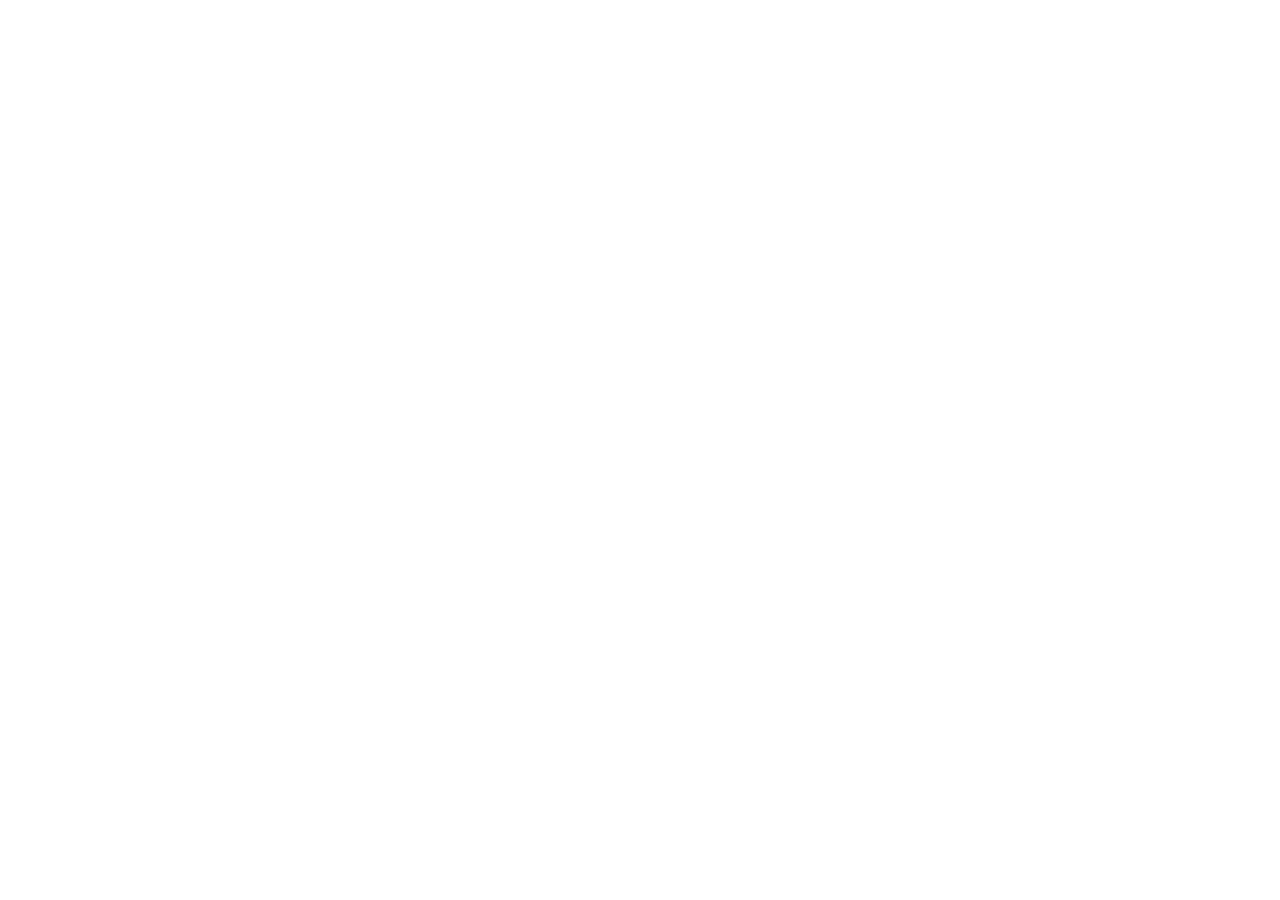
==== apropos.html @ 5b812aeb "Update apropos.html Signed-off-by: ROUANE Bilal <bilalrouane458@gmail.com>" ====
<!DOCTYPE html>
<html lang="fr">
<head>
    <title>À propos - Bilal Rouane</title>
    <link rel="stylesheet" href="CSS/index.css">
    <meta charset="utf-8">
    <meta name="viewport" content="width=device-width, initial-scale=1.0">
    <meta name="description" content="Découvrez le parcours et les compétences de Bilal Rouane, étudiant en BTS SISR">
    
    <link rel="preconnect" href="https://fonts.googleapis.com">
    <link rel="preconnect" href="https://fonts.gstatic.com" crossorigin>
    <link href="https://fonts.googleapis.com/css2?family=Roboto:ital,wght@0,100..900;1,100..900&display=swap" rel="stylesheet">
    
    <link rel="icon" type="image/x-icon" href="Images/Photo pro.jpeg">
    <link rel="stylesheet" href="https://cdnjs.cloudflare.com/ajax/libs/font-awesome/6.4.0/css/all.min.css">
    
    <style>
        .fond {
            background: linear-gradient(135deg, #f5f7fc 0%, #eef2f8 100%);
            min-height: 100vh;
        }
        .contenu {
            max-width: 1300px;
            margin: 0 auto;
            padding: 20px;
        }
        #titre-apropos {
            text-align: center;
            margin-bottom: 50px;
            padding: 40px 20px;
            background: linear-gradient(135deg, #2c3e66 0%, #1a2a4a 100%);
            border-radius: 20px;
            color: white;
        }
        .page-titre {
            font-size: 3rem;
            margin-bottom: 15px;
            font-weight: 700;
        }
        .page-sous-titre {
            font-size: 1.2rem;
            opacity: 0.95;
        }
        .section-apropos {
            background: white;
            border-radius: 20px;
            padding: 30px;
            margin-bottom: 40px;
            box-shadow: 0 10px 30px rgba(0,0,0,0.08);
            transition: transform 0.3s ease;
        }
        .section-apropos:hover {
            transform: translateY(-3px);
        }
        .section_titres {
            font-size: 1.8rem;
            color: #2c3e66;
            border-left: 5px solid #2c3e66;
            padding-left: 20px;
            margin-bottom: 30px;
        }
        .section_titres i {
            color: #2c3e66;
            margin-right: 10px;
        }
        .profil-container {
            display: grid;
            grid-template-columns: 300px 1fr;
            gap: 40px;
            align-items: start;
        }
        @media (max-width: 768px) {
            .profil-container {
                grid-template-columns: 1fr;
                text-align: center;
            }
        }
        .photo-profil {
            text-align: center;
        }
        .photo-profil img {
            width: 250px;
            height: 250px;
            border-radius: 50%;
            object-fit: cover;
            border: 5px solid #2c3e66;
            box-shadow: 0 10px 30px rgba(0,0,0,0.1);
        }
        .photo-profil h3 {
            margin-top: 20px;
            color: #2c3e66;
            font-size: 1.3rem;
        }
        .photo-profil p {
            color: #6c757d;
            margin-top: 5px;
        }
        .bio-content p {
            font-size: 1.05rem;
            line-height: 1.7;
            margin-bottom: 15px;
            color: #2c3e50;
        }
        .bio-highlight {
            background: linear-gradient(135deg, #2c3e6615, #1a2a4a15);
            padding: 20px;
            border-radius: 15px;
            margin-top: 20px;
            border-left: 4px solid #2c3e66;
        }
        .parcours-timeline {
            display: flex;
            flex-direction: column;
            gap: 25px;
        }
        .timeline-item {
            display: flex;
            gap: 20px;
            padding-bottom: 20px;
            border-bottom: 1px solid #e0e6ed;
        }
        .timeline-date {
            min-width: 120px;
            background: #2c3e66;
            color: white;
            padding: 8px 15px;
            border-radius: 25px;
            text-align: center;
            font-weight: 600;
            height: fit-content;
        }
        .timeline-content h3 {
            color: #2c3e66;
            margin-bottom: 8px;
        }
        .timeline-content p {
            color: #6c757d;
            line-height: 1.5;
        }
        @media (max-width: 600px) {
            .timeline-item {
                flex-direction: column;
            }
            .timeline-date {
                width: fit-content;
            }
        }
        .competences-grid {
            display: grid;
            grid-template-columns: repeat(auto-fit, minmax(300px, 1fr));
            gap: 30px;
        }
        .categorie-competence {
            background: #f8f9fa;
            border-radius: 15px;
            padding: 20px;
        }
        .categorie-competence h3 {
            color: #2c3e66;
            margin-bottom: 20px;
            display: flex;
            align-items: center;
            gap: 10px;
        }
        .skills-list {
            display: flex;
            flex-wrap: wrap;
            gap
---- CSS/index.css ----
/* ===== RESET & BASE ===== */
* {
    margin: 0;
    padding: 0;
    box-sizing: border-box;
}

html {
    scroll-behavior: smooth;
}

body.fond {
    font-family: 'Roboto', sans-serif;
    background: linear-gradient(135deg, #f5f7fa 0%, #c3cfe2 100%);
    color: #333;
    line-height: 1.6;
    min-height: 100vh;
}

/* ===== HEADER & NAVIGATION ===== */
header {
    background: linear-gradient(90deg, #1a237e 0%, #283593 100%);
    box-shadow: 0 2px 10px rgba(0, 0, 0, 0.1);
    position: sticky;
    top: 0;
    z-index: 1000;
}

#navigation {
    padding: 0 20px;
}

.menu {
    display: flex;
    justify-content: space-between;
    align-items: center;
    list-style: none;
    max-width: 1400px;
    margin: 0 auto;
    padding: 0;
    flex-wrap: wrap;
}

.menu .logo {
    margin-right: auto;
}

#signature {
    height: 60px;
    width: auto;
    filter: brightness(0) invert(1);
    transition: transform 0.3s ease;
}

#signature:hover {
    transform: scale(1.05);
}

.menu li:not(.logo) {
    margin: 0 5px;
}

.nav-link {
    display: flex;
    align-items: center;
    padding: 15px 20px;
    text-decoration: none;
    color: white;
    font-weight: 500;
    transition: all 0.3s ease;
    border-radius: 5px;
    white-space: nowrap;
}

.nav-link i {
    margin-right: 8px;
    font-size: 1.1em;
}

.nav-link:hover {
    background: rgba(255, 255, 255, 0.1);
    transform: translateY(-2px);
}

.nav-link.active {
    background: rgba(255, 255, 255, 0.2);
    box-shadow: 0 2px 5px rgba(0, 0, 0, 0.2);
}

#saut_separateur {
    display: block;
    height: 20px;
}

/* ===== MAIN CONTENT ===== */
main {
    max-width: 1200px;
    margin: 0 auto;
    padding: 20px;
}

.contenu {
    background: white;
    border-radius: 10px;
    box-shadow: 0 5px 20px rgba(0, 0, 0, 0.1);
    overflow: hidden;
    margin-top: 20px;
}

#saut_menu {
    display: block;
    height: 20px;
}

/* ===== ACCUEIL PAGE ===== */
.page-titre {
    text-align: center;
    color: #1a237e;
    font-size: 2.5em;
    margin: 30px 0 10px;
    padding: 0 20px;
}

.page-sous-titre {
    text-align: center;
    color: #5c6bc0;
    font-size: 1.2em;
    margin-bottom: 40px;
    padding: 0 20px;
}

.titre_presentation {
    text-align: center;
    padding: 40px 20px;
    background: linear-gradient(135deg, #1a237e 0%, #283593 100%);
    color: white;
}

#nom {
    font-size: 3em;
    margin-bottom: 10px;
    color: white;
}

.sous-titre {
    font-size: 1.4em;
    color: #c5cae9;
    margin-bottom: 30px;
}

.photo-container {
    display: inline-block;
    margin: 20px 0;
    border-radius: 10px;
    overflow: hidden;
    box-shadow: 0 10px 30px rgba(0, 0, 0, 0.2);
}

#photo-pro {
    width: 100%;
    max-width: 300px;
    height: auto;
    display: block;
    border-radius: 10px;
}

.presentation {
    padding: 40px;
    display: flex;
    flex-wrap: wrap;
    gap: 40px;
    align-items: flex-start;
}

#contenu_accueil_div {
    flex: 1;
    min-width: 300px;
}

.section_titres {
    color: #1a237e;
    font-size: 2em;
    margin: 30px 0 20px;
    padding-bottom: 10px;
    border-bottom: 3px solid #5c6bc0;
    display: flex;
    align-items: center;
    gap: 10px;
}

.description {
    font-size: 1.1em;
    line-height: 1.8;
    margin-bottom: 20px;
    color: #444;
}

.sous-section {
    color: #283593;
    font-size: 1.3em;
    margin: 25px 0 15px;
    display: flex;
    align-items: center;
    gap: 10px;
}

.liste-parcours {
    list-style: none;
    margin: 15px 0 25px 20px;
}

.liste-parcours li {
    margin-bottom: 10px;
    padding-left: 25px;
    position: relative;
}

.liste-parcours li:before {
    content: "▸";
    color: #5c6bc0;
    position: absolute;
    left: 0;
}

.interets {
    display: flex;
    flex-wrap: wrap;
    gap: 10px;
    margin: 15px 0 25px;
}

.badge {
    background: #e8eaf6;
    color: #1a237e;
    padding: 8px 15px;
    border-radius: 20px;
    font-size: 0.9em;
    display: inline-flex;
    align-items: center;
    gap: 5px;
    transition: all 0.3s ease;
}

.badge:hover {
    background: #5c6bc0;
    color: white;
    transform: translateY(-2px);
}

.boutons-navigation {
    display: flex;
    gap: 20px;
    margin-top: 30px;
    flex-wrap: wrap;
}

.btn-nav {
    padding: 15px 30px;
    border-radius: 5px;
    text-decoration: none;
    font-weight: 500;
    display: inline-flex;
    align-items: center;
    gap: 10px;
    transition: all 0.3s ease;
    min-width: 200px;
    justify-content: center;
}

.btn-nav-primary {
    background: #1a237e;
    color: white;
}

.btn-nav-primary:hover {
    background: #283593;
    transform: translateY(-3px);
    box-shadow: 0 5px 15px rgba(26, 35, 126, 0.3);
}

.btn-nav-secondary {
    background: #5c6bc0;
    color: white;
}

.btn-nav-secondary:hover {
    background: #7986cb;
    transform: translateY(-3px);
    box-shadow: 0 5px 15px rgba(92, 107, 192, 0.3);
}

/* ===== COMPÉTENCES GRID ===== */
.grid-competences {
    display: grid;
    grid-template-columns: repeat(auto-fit, minmax(250px, 1fr));
    gap: 25px;
    margin-top: 30px;
}

.carte-competence {
    background: #f8f9fa;
    border-radius: 10px;
    padding: 25px;
    text-align: center;
    transition: all 0.3s ease;
    border: 1px solid #e0e0e0;
}

.carte-competence:hover {
    transform: translateY(-5px);
    box-shadow: 0 10px 20px rgba(0, 0, 0, 0.1);
    border-color: #5c6bc0;
}

.logo-competence {
    margin-bottom: 15px;
    border-radius: 8px;
}

.nom-competence {
    color: #1a237e;
    font-size: 1.3em;
    margin-bottom: 5px;
}

.niveau-competence {
    color: #5c6bc0;
    font-weight: 500;
    margin-bottom: 15px;
    font-size: 0.9em;
}

.details-competence {
    list-style: none;
    text-align: left;
}

.details-competence li {
    padding: 5px 0;
    padding-left: 20px;
    position: relative;
}

.details-competence li:before {
    content: "•";
    color: #5c6bc0;
    position: absolute;
    left: 0;
}

/* ===== À PROPOS PAGE ===== */
.section-apropos {
    padding: 40px;
}

.experience-card,
.formation-card {
    background: #f8f9fa;
    border-radius: 10px;
    padding: 30px;
    margin-bottom: 30px;
    border-left: 4px solid #5c6bc0;
    transition: all 0.3s ease;
}

.experience-card:hover,
.formation-card:hover {
    transform: translateX(5px);
    box-shadow: 0 5px 15px rgba(0, 0, 0, 0.1);
}

.experience-header,
.formation-header {
    display: flex;
    justify-content: space-between;
    align-items: flex-start;
    flex-wrap: wrap;
    margin-bottom: 15px;
}

.experience-header h3,
.formation-header h3 {
    color: #1a237e;
    font-size: 1.4em;
    flex: 1;
    min-width: 300px;
}

.experience-date {
    background: #5c6bc0;
    color: white;
    padding: 5px 15px;
    border-radius: 20px;
    font-size: 0.9em;
}

.experience-info,
.formation-info {
    margin-bottom: 20px;
}

.experience-entreprise,
.experience-address,
.experience-status,
.formation-ecole,
.formation-option {
    display: flex;
    align-items: center;
    gap: 10px;
    margin-bottom: 5px;
    color: #666;
}

.experience-sujet {
    font-style: italic;
    color: #444;
    margin: 15px 0;
    padding-left: 20px;
    border-left: 3px solid #c5cae9;
}

.experience-missions,
.competences-list-details {
    list-style: none;
    margin: 15px 0 20px;
}

.experience-missions li,
.competences-list-details li {
    padding: 8px 0;
    padding-left: 25px;
    position: relative;
}

.experience-missions li:before,
.competences-list-details li:before {
    content: "▸";
    color: #5c6bc0;
    position: absolute;
    left: 0;
}

.competences-list,
.technologies-list {
    display: flex;
    flex-wrap: wrap;
    gap: 10px;
    margin: 15px 0;
}

.competence-badge,
.tech-badge {
    background: #e8eaf6;
    color: #1a237e;
    padding: 6px 12px;
    border-radius: 15px;
    font-size: 0.85em;
    transition: all 0.3s ease;
}

.competence-badge:hover,
.tech-badge:hover {
    background: #5c6bc0;
    color: white;
    transform: translateY(-2px);
}

.formation-status {
    padding: 5px 15px;
    border-radius: 20px;
    font-size: 0.9em;
    font-weight: 500;
}

.formation-status.current {
    background: #4caf50;
    color: white;
}

.formation-status.completed {
    background: #2196f3;
    color: white;
}

.objectifs-content {
    background: #e8eaf6;
    padding: 25px;
    border-radius: 10px;
    line-height: 1.8;
}

/* ===== BTS SISR PAGE ===== */
.section-btssisr {
    padding: 40px;
}

.bts-intro,
.option-sisr {
    margin-bottom: 40px;
}

.bts-description p,
.option-description p {
    margin-bottom: 15px;
    line-height: 1.8;
}

.competences-grid {
    display: grid;
    grid-template-columns: repeat(auto-fit, minmax(200px, 1fr));
    gap: 20px;
    margin: 25px 0;
}

.competence-item {
    text-align: center;
    padding: 20px;
    background: #f8f9fa;
    border-radius: 10px;
    transition: all 0.3s ease;
}

.competence-item:hover {
    transform: translateY(-5px);
    background: #e8eaf6;
}

.competence-item i {
    font-size: 2.5em;
    color: #5c6bc0;
    margin-bottom: 15px;
}

.competence-item h3 {
    color: #1a237e;
    margin-bottom: 10px;
    font-size: 1.2em;
}

.competence-category {
    margin-bottom: 30px;
    padding: 20px;
    background: #f8f9fa;
    border-radius: 10px;
}

.competence-category h3 {
    color: #1a237e;
    margin-bottom: 15px;
    display: flex;
    align-items: center;
    gap: 10px;
}

.competence-category ul {
    list-style: none;
    padding-left: 0;
}

.competence-category li {
    padding: 8px 0;
    padding-left: 25px;
    position: relative;
}

.competence-category li:before {
    content: "✓";
    color: #4caf50;
    position: absolute;
    left: 0;
}

.alternance-content {
    display: flex;
    flex-wrap: wrap;
    gap: 40px;
    align-items: center;
}

.alternance-text {
    flex: 1;
    min-width: 300px;
}

.avantages-alternance ul {
    list-style: none;
    margin-top: 15px;
}

.avantages-alternance li {
    padding: 8px 0;
    padding-left: 25px;
    position: relative;
}

.avantages-alternance li:before {
    content: "★";
    color: #ff9800;
    position: absolute;
    left: 0;
}

.alternance-stats {
    display: flex;
    gap: 20px;
    flex-wrap: wrap;
}

.stat-item {
    text-align: center;
    padding: 20px;
    background: #1a237e;
    color: white;
    border-radius: 10px;
    min-width: 100px;
}

.stat-number {
    font-size: 2em;
    font-weight: bold;
    margin-bottom: 5px;
}

.stat-label {
    font-size: 0.9em;
    opacity: 0.9;
}

.metiers-grid {
    display: grid;
    grid-template-columns: repeat(auto-fit, minmax(200px, 1fr));
    gap: 20px;
    margin: 25px 0;
}

.metier-card {
    text-align: center;
    padding: 25px;
    background: #f8f9fa;
    border-radius: 10px;
    transition: all 0.3s ease;
}

.metier-card:hover {
    transform: translateY(-5px);
    background: #e8eaf6;
}

.metier-card i {
    font-size: 2.5em;
    color: #5c6bc0;
    margin-bottom: 15px;
}

.metier-card h3 {
    color: #1a237e;
    margin-bottom: 10px;
    font-size: 1.2em;
}

.perspectives ul {
    list-style: none;
    margin-top: 15px;
}

.perspectives li {
    padding: 8px 0;
    padding-left: 25px;
    position: relative;
}

.perspectives li:before {
    content: "→";
    color: #5c6bc0;
    position: absolute;
    left: 0;
}

/* ===== ÉPREUVES E4 & E5 PAGES ===== */
.section-e4,
.section-e5 {
    padding: 40px;
}

.e4-intro,
.e5-intro {
    margin-bottom: 40px;
}

.e4-description p,
.e5-description p {
    margin-bottom: 15px;
    line-height: 1.8;
}

.formation-info {
    margin-top: 20px;
    padding: 15px;
    background: #e8eaf6;
    border-radius: 5px;
    display: inline-block;
}

.modalites-content {
    margin: 25px 0;
}

.modalite-card {
    text-align: center;
    padding: 25px;
    background: #f8f9fa;
    border-radius: 10px;
    margin-bottom: 20px;
    transition: all 0.3s ease;
}

.modalite-card:hover {
    transform: translateY(-5px);
    background: #e8eaf6;
}

.modalite-icon {
    font-size: 2.5em;
    color: #5c6bc0;
    margin-bottom: 15px;
}

.structure-epreuve {
    margin: 30px 0;
}

.timeline {
    position: relative;
    padding: 20px 0;
}

.timeline-item {
    display: flex;
    align-items: flex-start;
    margin-bottom: 30px;
}

.timeline-marker {
    background: #5c6bc0;
    color: white;
    width: 40px;
    height: 40px;
    border-radius: 50%;
    display: flex;
    align-items: center;
    justify-content: center;
    font-weight: bold;
    margin-right: 20px;
    flex-shrink: 0;
}

.timeline-content {
    flex: 1;
}

.timeline-content h4 {
    color: #1a237e;
    margin-bottom: 5px;
}

.competences-grid {
    display: grid;
    grid-template-columns: repeat(auto-fit, minmax(250px, 1fr));
    gap: 20px;
    margin: 30px 0;
}

.competence-category {
    background: #f8f9fa;
    border-radius: 10px;
    padding: 25px;
    transition: all 0.3s ease;
}

.competence-category:hover {
    transform: translateY(-5px);
    background: #e8eaf6;
}

.competence-header {
    display: flex;
    align-items: center;
    gap: 15px;
    margin-bottom: 20px;
}

.competence-header i {
    font-size: 2em;
    color: #5c6bc0;
}

.competence-header h3 {
    color: #1a237e;
    font-size: 1.3em;
}

.competence-list {
    list-style: none;
}

.competence-list li {
    padding: 8px 0;
    padding-left: 25px;
    position: relative;
}

.competence-list li:before {
    content: "•";
    color: #5c6bc0;
    position: absolute;
    left: 0;
}

.preparation-content {
    display: flex;
    flex-wrap: wrap;
    gap: 40px;
    margin: 30px 0;
}

.preparation-etapes {
    flex: 1;
    min-width: 300px;
}

.etapes-list {
    list-style: none;
    counter-reset: etape-counter;
}

.etapes-list li {
    counter-increment: etape-counter;
    margin-bottom: 25px;
    padding-left: 60px;
    position: relative;
}

.etapes-list li:before {
    content: counter(etape-counter);
    background: #5c6bc0;
    color: white;
    width: 40px;
    height: 40px;
    border-radius: 50%;
    display: flex;
    align-items: center;
    justify-content: center;
    position: absolute;
    left: 0;
    top: 0;
    font-weight: bold;
}

.conseils-list {
    list-style: none;
}

.conseils-list li {
    padding: 10px 0;
    padding-left: 30px;
    position: relative;
}

.conseils-list li i {
    color: #4caf50;
    position: absolute;
    left: 0;
}

.realisations-grid,
.projets-grid {
    display: grid;
    grid-template-columns: repeat(auto-fit, minmax(250px, 1fr));
    gap: 25px;
    margin: 30px 0;
}

.realisation-card,
.projet-card {
    background: #f8f9fa;
    border-radius: 10px;
    padding: 25px;
    text-align: center;
    transition: all 0.3s ease;
}

.realisation-card:hover,
.projet-card:hover {
    transform: translateY(-5px);
    background: #e8eaf6;
}

.realisation-icon,
.projet-header i {
    font-size: 3em;
    color: #5c6bc0;
    margin-bottom: 20px;
}

.realisation-skills,
.projet-skills {
    display: flex;
    justify-content: center;
    flex-wrap: wrap;
    gap: 8px;
    margin-top: 15px;
}

.skill-badge {
    background: #c5cae9;
    color: #1a237e;
    padding: 4px 10px;
    border-radius: 12px;
    font-size: 0.8em;
}

.modalite-overview,
.epreuve-structure {
    margin-bottom: 30px;
}

.phases-epreuve {
    display: flex;
    flex-wrap: wrap;
    gap: 20px;
    margin-top: 20px;
}

.phase {
    flex: 1;
    min-width: 250px;
    background: #f8f9fa;
    padding: 20px;
    border-radius: 10px;
}

.phase h4 {
    color: #1a237e;
    margin-bottom: 15px;
    display: flex;
    align-items: center;
    gap: 10px;
}

.objectifs-content {
    margin: 30px 0;
}

.objectif-card {
    text-align: center;
    padding: 25px;
    background: #f8f9fa;
    border-radius: 10px;
    margin-bottom: 20px;
    transition: all 0.3s ease;
}

.objectif-card:hover {
    transform: translateY(-5px);
    background: #e8eaf6;
}

.objectif-card i {
    font-size: 3em;
    color: #5c6bc0;
    margin-bottom: 15px;
}

.domaines-techniques {
    margin-bottom: 40px;
}

.domaines-grid {
    display: grid;
    grid-template-columns: repeat(auto-fit, minmax(200px, 1fr));
    gap: 20px;
    margin-top: 20px;
}

.domaine {
    background: #f8f9fa;
    padding: 20px;
    border-radius: 10px;
}

.domaine h4 {
    color: #1a237e;
    margin-bottom: 15px;
    display: flex;
    align-items: center;
    gap: 10px;
}

.domaine ul {
    list-style: none;
}

.domaine li {
    padding: 6px 0;
    padding-left: 20px;
    position: relative;
}

.domaine li:before {
    content: "▸";
    color: #5c6bc0;
    position: absolute;
    left: 0;
    font-size: 0.9em;
}

/* ===== VEILLE PAGE ===== */
.section-veille {
    padding: 40px;
}

.definition-content {
    background: #e8eaf6;
    padding: 30px;
    border-radius: 10px;
    margin-bottom: 40px;
}

.importance-veille {
    background: #1a237e;
    color: white;
    padding: 20px;
    border-radius: 8px;
    margin-top: 20px;
}

.methodologie-content {
    margin: 30px 0;
}

.etapes-veille {
    margin-bottom: 40px;
}

.etape {
    display: flex;
    align-items: flex-start;
    margin-bottom: 30px;
    padding: 20px;
    background: #f8f9fa;
    border-radius: 10px;
    transition: all 0.3s ease;
}

.etape:hover {
    transform: translateX(10px);
    background: #e8eaf6;
}

.etape-num {
    background: #5c6bc0;
    color: white;
    width: 50px;
    height: 50px;
    border-radius: 50%;
    display: flex;
    align-items: center;
    justify-content: center;
    font-size: 1.5em;
    font-weight: bold;
    margin-right: 20px;
    flex-shrink: 0;
}

.etape-content h4 {
    color: #1a237e;
    margin-bottom: 10px;
}

.outils-grid {
    display: grid;
    grid-template-columns: repeat(auto-fit, minmax(150px, 1fr));
    gap: 20px;
}

.outil {
    text-align: center;
    padding: 20px;
    background: #f8f9fa;
    border-radius: 10px;
    transition: all 0.3s ease;
}

.outil:hover {
    transform: translateY(-5px);
    background: #e8eaf6;
}

.outil i {
    font-size: 2.5em;
    color: #5c6bc0;
    margin-bottom: 15px;
}

.domaines-grid {
    display: grid;
    grid-template-columns: repeat(auto-fit, minmax(250px, 1fr));
    gap: 25px;
    margin: 30px 0;
}

.domaine-card {
    background: #f8f9fa;
    border-radius: 10px;
    overflow: hidden;
    transition: all 0.3s ease;
}

.domaine-card:hover {
    transform: translateY(-5px);
    box-shadow: 0 10px 20px rgba(0, 0, 0, 0.1);
}

.domaine-header {
    background: #5c6bc0;
    color: white;
    padding: 20px;
    display: flex;
    align-items: center;
    gap: 15px;
}

.domaine-header i {
    font-size: 2em;
}

.domaine-content {
    padding: 25px;
}

.domaine-themes h4 {
    color: #1a237e;
    margin: 15px 0 10px;
}

.domaine-themes ul {
    list-style: none;
    margin-left: 0;
}

.domaine-themes li {
    padding: 5px 0;
    padding-left: 20px;
    position: relative;
}

.domaine-themes li:before {
    content: "•";
    color: #5c6bc0;
    position: absolute;
    left: 0;
}

.domaine-sources h4 {
    color: #1a237e;
    margin: 15px 0 10px;
}

.sources-list {
    display: flex;
    flex-wrap: wrap;
    gap: 8px;
}

.source-badge {
    background: #c5cae9;
    color: #1a237e;
    padding: 5px 10px;
    border-radius: 15px;
    font-size: 0.85em;
}

.sources-content {
    margin: 40px 0;
}

.sources-categories {
    display: grid;
    grid-template-columns: repeat(auto-fit, minmax(250px, 1fr));
    gap: 30px;
    margin-bottom: 40px;
}

.categorie {
    background: #f8f9fa;
    padding: 25px;
    border-radius: 10px;
}

.categorie h3 {
    color: #1a237e;
    margin-bottom: 20px;
    display: flex;
    align-items: center;
    gap: 10px;
}

.sources-list {
    list-style: none;
}

.sources-list li {
    margin-bottom: 12px;
}

.sources-list a {
    color: #444;
    text-decoration: none;
    display: flex;
    align-items: center;
    gap: 10px;
    transition: color 0.3s ease;
}

.sources-list a:hover {
    color: #1a237e;
}

.sources-list a i {
    color: #5c6bc0;
}

.flux-rss {
    background: #e8eaf6;
    padding: 25px;
    border-radius: 10px;
}

.rss-list {
    display: flex;
    flex-wrap: wrap;
    gap: 20px;
    margin-top: 20px;
}

.rss-item {
    display: flex;
    align-items: center;
    gap: 15px;
    padding: 15px;
    background: white;
    border-radius: 8px;
    flex: 1;
    min-width: 200px;
}

.rss-item i {
    font-size: 1.5em;
    color: #5c6bc0;
}

.actualites-grid {
    display: grid;
    grid-template-columns: repeat(auto-fit, minmax(250px, 1fr));
    gap: 25px;
    margin: 30px 0;
}

.actualite-card {
    background: #f8f9fa;
    border-radius: 10px;
    padding: 25px;
    transition: all 0.3s ease;
    border-top: 4px solid #5c6bc0;
}

.actualite-card:hover {
    transform: translateY(-5px);
    background: #e8eaf6;
}

.actualite-date {
    background: #5c6bc0;
    color: white;
    padding: 5px 15px;
    border-radius: 20px;
    font-size: 0.9em;
    display: inline-block;
    margin-bottom: 15px;
}

.actualite-card h3 {
    color: #1a237e;
    margin-bottom: 10px;
    font-size: 1.2em;
}

.actualite-tags {
    display: flex;
    gap: 10px;
    margin-top: 15px;
}

.tag {
    background: #c5cae9;
    color: #1a237e;
    padding: 4px 12px;
    border-radius: 15px;
    font-size: 0.85em;
}

/* ===== CONTACT PAGE ===== */
.section-contact {
    padding: 40px;
}

.formulaire-container {
    background: #f8f9fa;
    padding: 40px;
    border-radius: 10px;
    margin-bottom: 40px;
}

.contact-form {
    max-width: 800px;
    margin: 0 auto;
}

.form-group {
    margin-bottom: 25px;
}

.form-group label {
    display: block;
    margin-bottom: 8px;
    color: #1a237e;
    font-weight: 500;
    display: flex;
    align-items: center;
    gap: 10px;
}

.form-group input,
.form-group select,
.form-group textarea {
    width: 100%;
    padding: 12px 15px;
    border: 2px solid #ddd;
    border-radius: 5px;
    font-family: 'Roboto', sans-serif;
    font-size: 1em;
    transition: all 0.3s ease;
}

.form-group input:focus,
.form-group select:focus,
.form-group textarea:focus {
    outline: none;
    border-color: #5c6bc0;
    box-shadow: 0 0 0 3px rgba(92, 107, 192, 0.2);
}

.form-row {
    display: flex;
    flex-wrap: wrap;
    gap: 20px;
}

.form-row .form-group {
    flex: 1;
    min-width: 250px;
}

.checkbox {
    display: flex;
    align-items: flex-start;
    gap: 10px;
}

.checkbox input {
    width: auto;
    margin-top: 5px;
}

.form-actions {
    display: flex;
    gap: 20px;
    flex-wrap: wrap;
}

.btn-submit,
.btn-reset {
    padding: 15px 30px;
    border: none;
    border-radius: 5px;
    font-family: 'Roboto', sans-serif;
    font-size: 1em;
    font-weight: 500;
    cursor: pointer;
    transition: all 0.3s ease;
    display: inline-flex;
    align-items: center;
    gap: 10px;
    min-width: 200px;
    justify-content: center;
}

.btn-submit {
    background: #1a237e;
    color: white;
}

.btn-submit:hover {
    background: #283593;
    transform: translateY(-3px);
    box-shadow: 0 5px 15px rgba(26, 35, 126, 0.3);
}

.btn-reset {
    background: #757575;
    color: white;
}

.btn-reset:hover {
    background: #616161;
    transform: translateY(-3px);
    box-shadow: 0 5px 15px rgba(117, 117, 117, 0.3);
}

.coordonnees-container {
    margin: 40px 0;
}

.coordonnees-grid {
    display: grid;
    grid-template-columns: repeat(auto-fit, minmax(250px, 1fr));
    gap: 25px;
    margin-bottom: 40px;
}

.coordonnee-card {
    background: #f8f9fa;
    border-radius: 10px;
    padding: 25px;
    text-align: center;
    transition: all 0.3s ease;
    border-top: 4px solid #5c6bc0;
}

.coordonnee-card:hover {
    transform: translateY(-5px);
    background: #e8eaf6;
}

.coordonnee-icon {
    font-size: 2.5em;
    color: #5c6bc0;
    margin-bottom: 15px;
}

.coordonnee-content h3 {
    color: #1a237e;
    margin-bottom: 10px;
}

.coordonnee-link {
    color: #5c6bc0;
    text-decoration: none;
    font-weight: 500;
    display: inline-block;
    margin-bottom: 10px;
    transition: color 0.3s ease;
}

.coordonnee-link:hover {
    color: #1a237e;
    text-decoration: underline;
}

.localisation-info {
    background: #e8eaf6;
    padding: 30px;
    border-radius: 10px;
    display: flex;
    flex-wrap: wrap;
    gap: 40px;
    align-items: flex-start;
}

.localisation-text {
    flex: 1;
    min-width: 300px;
}

.mobilite-info ul {
    list-style: none;
}

.mobilite-info li {
    padding: 8px 0;
    display: flex;
    align-items: center;
    gap: 10px;
}

.mobilite-info li i {
    color: #4caf50;
}

.reseaux-container {
    margin: 40px 0;
}

.reseaux-grid {
    display: grid;
    grid-template-columns: repeat(auto-fit, minmax(250px, 1fr));
    gap: 25px;
}

.reseau-card {
    background: #f8f9fa;
    border-radius: 10px;
    padding: 25px;
    text-decoration: none;
    color: inherit;
    transition: all 0.3s ease;
    display: flex;
    align-items: center;
    gap: 20px;
}

.reseau-card:hover {
    transform: translateY(-5px);
    box-shadow: 0 10px 20px rgba(0, 0, 0, 0.1);
}

.reseau-card.linkedin:hover {
    background: #0077b5;
    color: white;
}

.reseau-card.email:hover {
    background: #d44638;
    color: white;
}

.reseau-card.portfolio:hover {
    background: #1a237e;
    color: white;
}

.reseau-card.cv:hover {
    background: #ff9800;
    color: white;
}

.reseau-icon {
    font-size: 2.5em;
    flex-shrink: 0;
}

.reseau-card.linkedin .reseau-icon {
    color: #0077b5;
}

.reseau-card.email .reseau-icon {
    color: #d44638;
}

.reseau-card.portfolio .reseau-icon {
    color: #1a237e;
}

.reseau-card.cv .reseau-icon {
    color: #ff9800;
}

.reseau-card:hover .reseau-icon {
    color: white;
}

.reseau-content {
    flex: 1;
}

.reseau-link {
    display: inline-block;
    margin-top: 10px;
    color: #5c6bc0;
    font-weight: 500;
    font-size: 0.9em;
}

.reseau-card:hover .reseau-link {
    color: white;
}

.disponibilite-container {
    margin: 40px 0;
}

.disponibilite-content {
    display: grid;
    grid-template-columns: repeat(auto-fit, minmax(300px, 1fr));
    gap: 30px;
    margin-bottom: 40px;
}

.disponibilite-card {
    background: #f8f9fa;
    padding: 30px;
    border-radius: 10px;
}

.disponibilite-list {
    list-style: none;
    margin-top: 15px;
}

.disponibilite-list li {
    padding: 8px 0;
    display: flex;
    align-items: center;
    gap: 10px;
}

.disponibilite-list li i {
    color: #4caf50;
}

.projets-interets {
    display: flex;
    flex-wrap: wrap;
    gap: 10px;
    margin-top: 15px;
}

.projet-badge {
    background: #c5cae9;
    color: #1a237e;
    padding: 8px 15px;
    border-radius: 20px;
    font-size: 0.9em;
    transition: all 0.3s ease;
}

.projet-badge:hover {
    background: #5c6bc0;
    color: white;
    transform: translateY(-2px);
}

.contact-direct {
    background: #e8eaf6;
    padding: 30px;
    border-radius: 10px;
    text-align: center;
}

.contact-options {
    display: flex;
    flex-wrap: wrap;
    gap: 20px;
    justify-content: center;
    margin-top: 20px;
}

.contact-option {
    display: flex;
    align-items: center;
    gap: 10px;
    padding: 15px 25px;
    background: white;
    border-radius: 5px;
    text-decoration: none;
    color: #1a237e;
    font-weight: 500;
    transition: all 0.3s ease;
    min-width: 200px;
}

.contact-option:hover {
    background: #1a237e;
    color: white;
    transform: translateY(-3px);
    box-shadow: 0 5px 15px rgba(26, 35, 126, 0.3);
}

/* ===== FOOTER ===== */
footer {
    background: linear-gradient(90deg, #1a237e 0%, #283593 100%);
    color: white;
    padding: 40px 20px 20px;
    margin-top: 40px;
}

.footer-contenu {
    max-width: 1200px;
    margin: 0 auto;
    display: grid;
    grid-template-columns: repeat(auto-fit, minmax(250px, 1fr));
    gap: 40px;
    margin-bottom: 30px;
}

.footer-section {
    padding: 0 15px;
}

.footer-titre {
    color: #c5cae9;
    font-size: 1.2em;
    margin-bottom: 20px;
    display: flex;
    align-items: center;
    gap: 10px;
}

.footer-menu,
.footer-competences,
.footer-certifications {
    list-style: none;
}

.footer-menu li,
.footer-competences li,
.footer-certifications li {
    margin-bottom: 12px;
}

.footer-menu a {
    color: white;
    text-decoration: none;
    transition: color 0.3s ease;
    display: flex;
    align-items: center;
    gap: 10px;
}

.footer-menu a:hover {
    color: #c5cae9;
    text-decoration: underline;
}

.footer-competences li,
.footer-certifications li {
    display: flex;
    align-items: center;
    gap: 10px;
    color: #e8eaf6;
}

.footer-bas {
    border-top: 1px solid rgba(255, 255, 255, 0.1);
    padding-top: 20px;
    max-width: 1200px;
    margin: 0 auto;
    display: flex;
    flex-wrap: wrap;
    justify-content: space-between;
    align-items: center;
    gap: 20px;
}

.reseaux-footer a {
    display: inline-block;
    transition: transform 0.3s ease;
}

.reseaux-footer a:hover {
    transform: scale(1.1);
}

.copyright {
    text-align: center;
    color: #c5cae9;
    font-size: 0.9em;
    flex: 1;
}

.copyright p {
    margin: 5px 0;
}

.copyright i {
    margin-right: 5px;
}

/* ===== RESPONSIVE ===== */
@media (max-width: 768px) {
    .menu {
        flex-direction: column;
        align-items: stretch;
    }
    
    .menu li:not(.logo) {
        margin: 5px 0;
    }
    
    .nav-link {
        justify-content: center;
    }
    
    #nom {
        font-size: 2.2em;
    }
    
    .sous-titre {
        font-size: 1.2em;
    }
    
    .section_titres {
        font-size: 1.7em;
    }
    
    .presentation {
        padding: 20px;
        flex-direction: column;
    }
    
    .btn-nav {
        min-width: 100%;
    }
    
    .form-actions {
        flex-direction: column;
    }
    
    .btn-submit,
    .btn-reset {
        min-width: 100%;
    }
    
    .footer-bas {
        flex-direction: column;
        text-align: center;
    }
}

@media (max-width: 480px) {
    .page-titre {
        font-size: 2em;
    }
    
    .section_titres {
        font-size: 1.5em;
    }
    
    .section-apropos,
    .section-btssisr,
    .section-e4,
    .section-e5,
    .section-veille,
    .section-contact {
        padding: 20px;
    }
    
    .formulaire-container {
        padding: 20px;
    }
    
    .experience-header,
    .formation-header {
        flex-direction: column;
        align-items: flex-start;
        gap: 10px;
    }
    
    .experience-header h3,
    .formation-header h3 {
        min-width: 100%;
    }
}

/* ===== ANIMATIONS ===== */
@keyframes fadeIn {
    from {
        opacity: 0;
        transform: translateY(20px);
    }
    to {
        opacity: 1;
        transform: translateY(0);
    }
}

.contenu {
    animation: fadeIn 0.5s ease-out;
}

/* ===== PRINT STYLES ===== */
@media print {
    header,
    footer,
    .boutons-navigation,
    .contact-form,
    .form-actions {
        display: none;
    }
    
    body.fond {
        background: white;
    }
    
    .contenu {
        box-shadow: none;
        border: none;
    }
    
    a {
        color: black;
        text-decoration: none;
    }
    
    .page-break {
        page-break-before: always;
    }
}
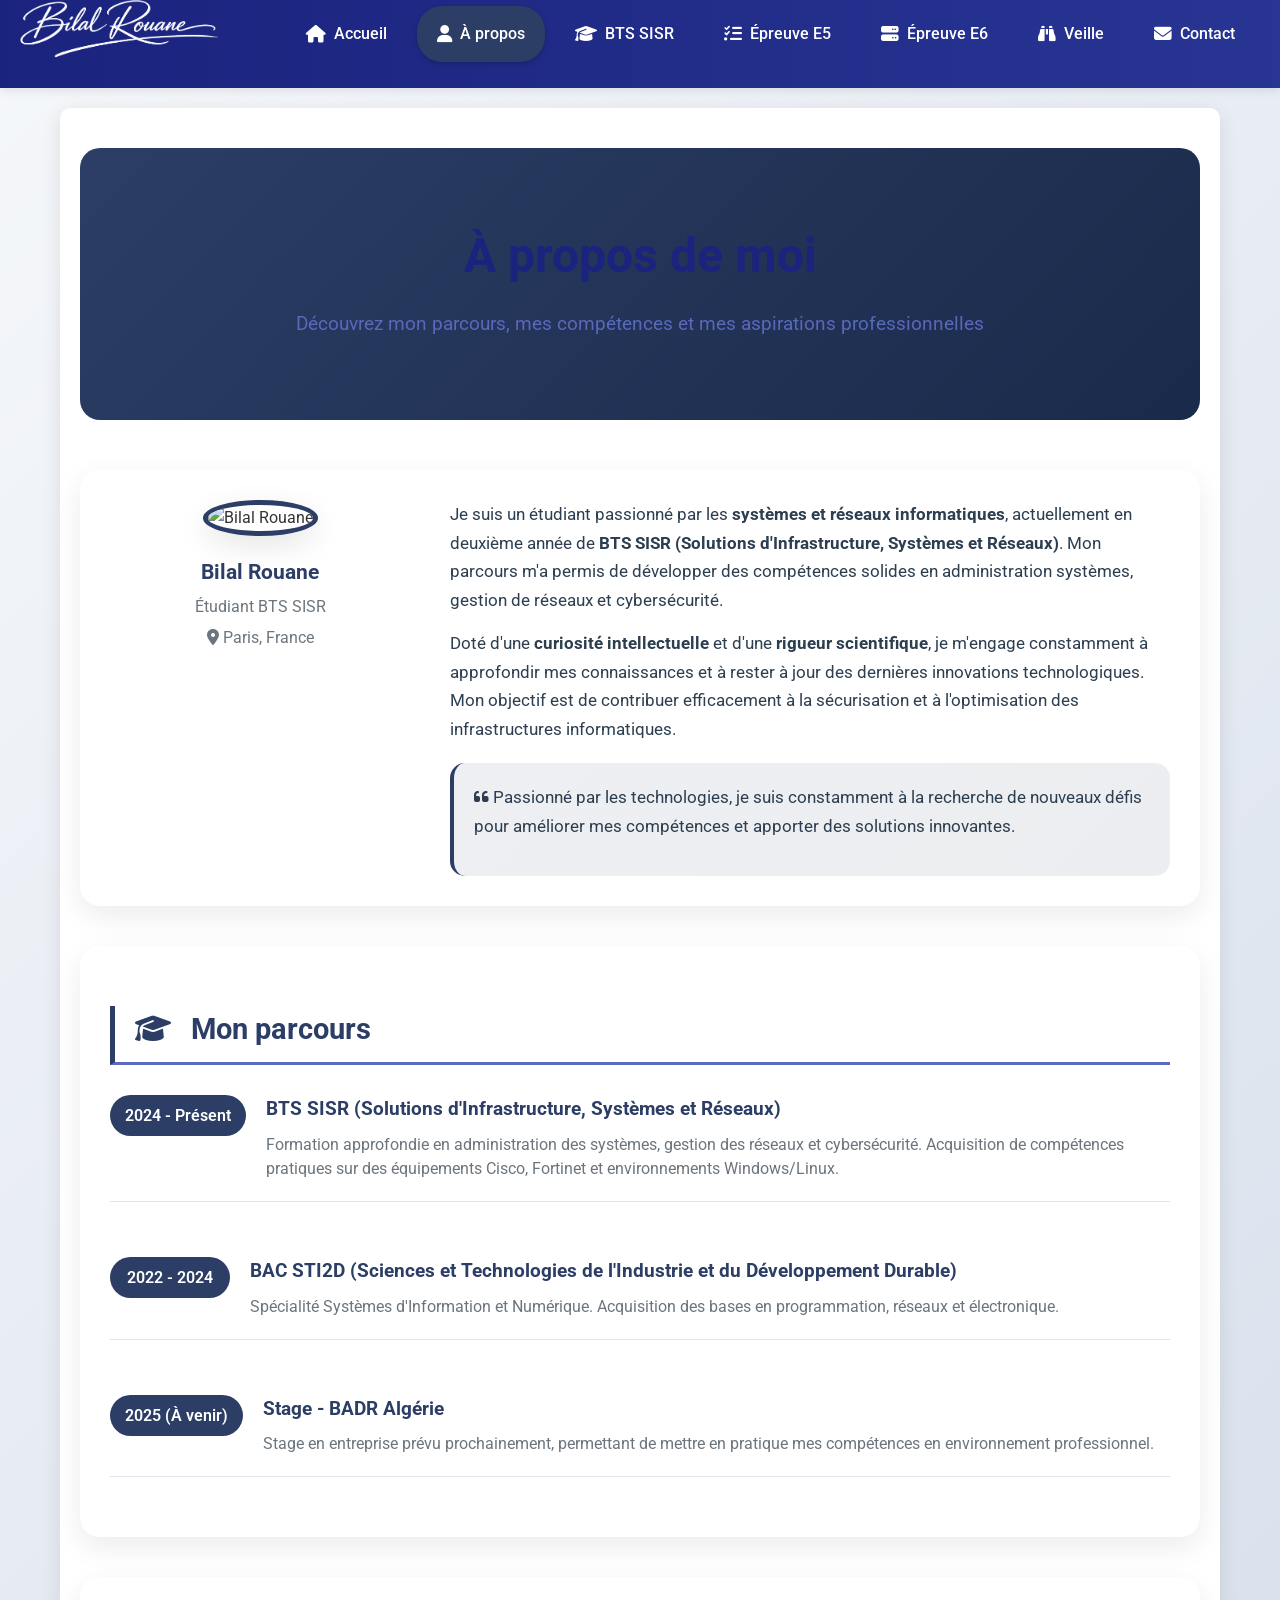
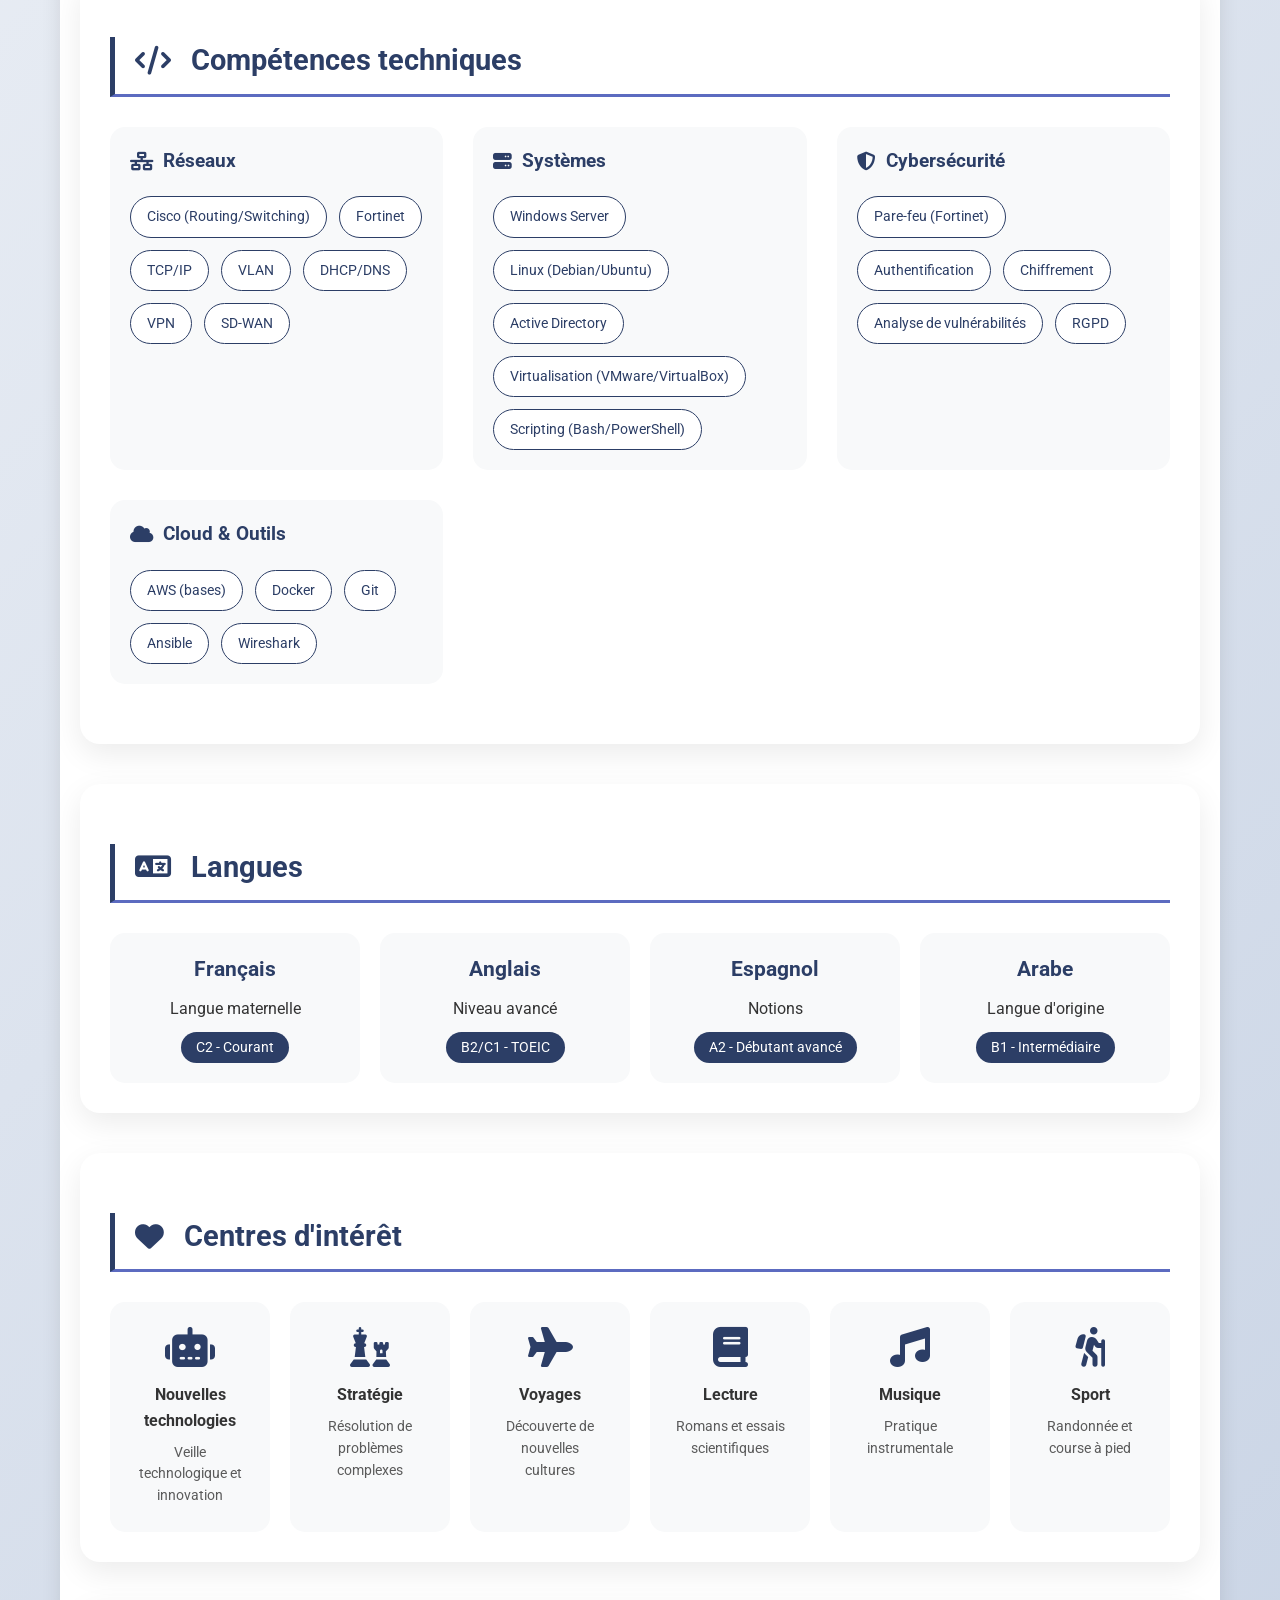
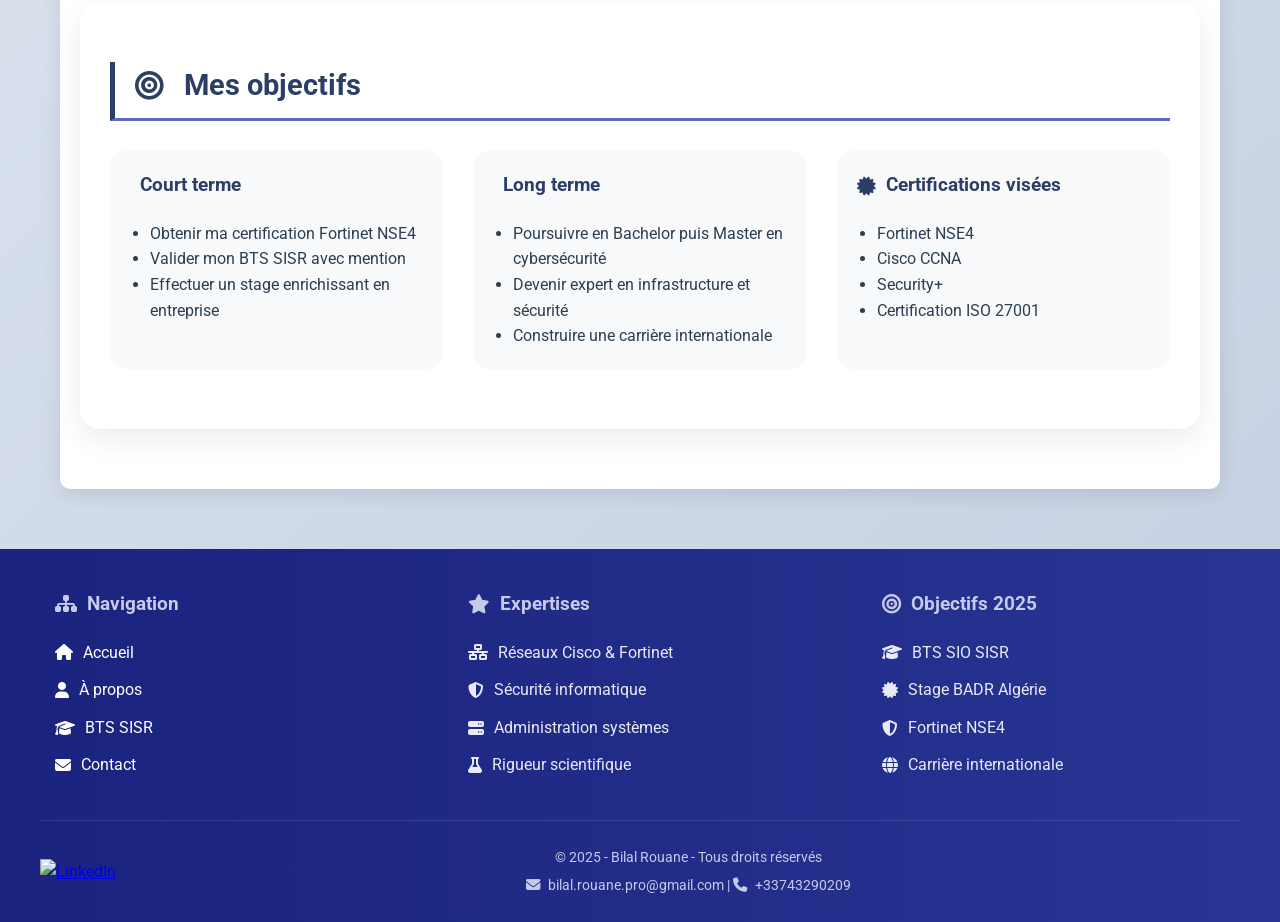
==== commit cc4d81d2: "Update apropos.html Signed-off-by: ROUANE Bilal <bilalrouane458@gmail.com>" ====
--- a/apropos.html
+++ b/apropos.html
@@ -165,4 +165,351 @@
         .skills-list {
             display: flex;
             flex-wrap: wrap;
-            gap
+            gap: 12px;
+        }
+        .skill-badge {
+            background: white;
+            color: #2c3e66;
+            padding: 8px 16px;
+            border-radius: 25px;
+            font-size: 0.9rem;
+            border: 1px solid #2c3e66;
+            transition: all 0.3s ease;
+        }
+        .skill-badge:hover {
+            background: #2c3e66;
+            color: white;
+            transform: translateY(-2px);
+        }
+        .langues-grid {
+            display: grid;
+            grid-template-columns: repeat(auto-fit, minmax(200px, 1fr));
+            gap: 20px;
+        }
+        .langue-card {
+            background: #f8f9fa;
+            border-radius: 15px;
+            padding: 20px;
+            text-align: center;
+            transition: all 0.3s ease;
+        }
+        .langue-card:hover {
+            transform: translateY(-5px);
+            box-shadow: 0 5px 20px rgba(0,0,0,0.1);
+        }
+        .langue-nom {
+            font-size: 1.3rem;
+            font-weight: 700;
+            color: #2c3e66;
+            margin-bottom: 10px;
+        }
+        .langue-niveau {
+            display: inline-block;
+            background: #2c3e66;
+            color: white;
+            padding: 5px 15px;
+            border-radius: 20px;
+            font-size: 0.85rem;
+            margin-top: 10px;
+        }
+        .interets-grid {
+            display: grid;
+            grid-template-columns: repeat(auto-fit, minmax(150px, 1fr));
+            gap: 20px;
+        }
+        .interet-card {
+            text-align: center;
+            padding: 25px;
+            background: #f8f9fa;
+            border-radius: 15px;
+            transition: all 0.3s ease;
+        }
+        .interet-card:hover {
+            transform: translateY(-5px);
+            background: #2c3e66;
+            color: white;
+        }
+        .interet-card i {
+            font-size: 2.5rem;
+            margin-bottom: 15px;
+            color: #2c3e66;
+        }
+        .interet-card:hover i {
+            color: white;
+        }
+        .interet-card h4 {
+            margin-bottom: 8px;
+        }
+        .interet-card p {
+            font-size: 0.85rem;
+            opacity: 0.8;
+        }
+        .active {
+            background: #2c3e66 !important;
+            color: white !important;
+            border-radius: 25px;
+        }
+        .nav-link.active {
+            background: #2c3e66;
+            color: white;
+            border-radius: 25px;
+        }
+        @media (max-width: 768px) {
+            .page-titre {
+                font-size: 2rem;
+            }
+        }
+    </style>
+</head>
+<body class="fond">
+
+    <header>
+        <nav id="navigation" aria-label="Navigation principale">
+            <ul class="menu">
+                <li class="logo">
+                    <img src="Images/signature.png" id="signature" alt="Signature Bilal Rouane">
+                </li>
+                <li><a href="index.html" class="nav-link"><i class="fas fa-home"></i> Accueil</a></li>
+                <li><a href="apropos.html" class="nav-link active"><i class="fas fa-user"></i> À propos</a></li>
+                <li><a href="btssisr.html" class="nav-link"><i class="fas fa-graduation-cap"></i> BTS SISR</a></li>
+                <li><a href="e5.html" class="nav-link"><i class="fas fa-tasks"></i> Épreuve E5</a></li>
+                <li><a href="e6.html" class="nav-link"><i class="fas fa-server"></i> Épreuve E6</a></li>
+                <li><a href="veille.html" class="nav-link"><i class="fas fa-binoculars"></i> Veille</a></li>
+                <li><a href="contact.html" class="nav-link"><i class="fas fa-envelope"></i> Contact</a></li>
+            </ul>
+        </nav>
+        <span id="saut_separateur"></span>
+    </header>
+
+    <main>
+        <div class="contenu">
+            <span id="saut_menu"></span>
+            
+            <section id="titre-apropos">
+                <h1 class="page-titre">À propos de moi</h1>
+                <p class="page-sous-titre">Découvrez mon parcours, mes compétences et mes aspirations professionnelles</p>
+            </section>
+
+            <section id="profil" class="section-apropos">
+                <div class="profil-container">
+                    <div class="photo-profil">
+                        <img src="Images/Photo pro.jpeg" alt="Bilal Rouane">
+                        <h3>Bilal Rouane</h3>
+                        <p>Étudiant BTS SISR</p>
+                        <p><i class="fas fa-map-marker-alt"></i> Paris, France</p>
+                    </div>
+                    <div class="bio-content">
+                        <p>Je suis un étudiant passionné par les <strong>systèmes et réseaux informatiques</strong>, actuellement en deuxième année de <strong>BTS SISR (Solutions d'Infrastructure, Systèmes et Réseaux)</strong>. Mon parcours m'a permis de développer des compétences solides en administration systèmes, gestion de réseaux et cybersécurité.</p>
+                        <p>Doté d'une <strong>curiosité intellectuelle</strong> et d'une <strong>rigueur scientifique</strong>, je m'engage constamment à approfondir mes connaissances et à rester à jour des dernières innovations technologiques. Mon objectif est de contribuer efficacement à la sécurisation et à l'optimisation des infrastructures informatiques.</p>
+                        <div class="bio-highlight">
+                            <p><i class="fas fa-quote-left"></i> Passionné par les technologies, je suis constamment à la recherche de nouveaux défis pour améliorer mes compétences et apporter des solutions innovantes.</p>
+                        </div>
+                    </div>
+                </div>
+            </section>
+
+            <section id="parcours" class="section-apropos">
+                <h2 class="section_titres"><i class="fas fa-graduation-cap"></i> Mon parcours</h2>
+                <div class="parcours-timeline">
+                    <div class="timeline-item">
+                        <div class="timeline-date">2024 - Présent</div>
+                        <div class="timeline-content">
+                            <h3>BTS SISR (Solutions d'Infrastructure, Systèmes et Réseaux)</h3>
+                            <p>Formation approfondie en administration des systèmes, gestion des réseaux et cybersécurité. Acquisition de compétences pratiques sur des équipements Cisco, Fortinet et environnements Windows/Linux.</p>
+                        </div>
+                    </div>
+                    <div class="timeline-item">
+                        <div class="timeline-date">2022 - 2024</div>
+                        <div class="timeline-content">
+                            <h3>BAC STI2D (Sciences et Technologies de l'Industrie et du Développement Durable)</h3>
+                            <p>Spécialité Systèmes d'Information et Numérique. Acquisition des bases en programmation, réseaux et électronique.</p>
+                        </div>
+                    </div>
+                    <div class="timeline-item">
+                        <div class="timeline-date">2025 (À venir)</div>
+                        <div class="timeline-content">
+                            <h3>Stage - BADR Algérie</h3>
+                            <p>Stage en entreprise prévu prochainement, permettant de mettre en pratique mes compétences en environnement professionnel.</p>
+                        </div>
+                    </div>
+                </div>
+            </section>
+
+            <section id="competences" class="section-apropos">
+                <h2 class="section_titres"><i class="fas fa-code"></i> Compétences techniques</h2>
+                <div class="competences-grid">
+                    <div class="categorie-competence">
+                        <h3><i class="fas fa-network-wired"></i> Réseaux</h3>
+                        <div class="skills-list">
+                            <span class="skill-badge">Cisco (Routing/Switching)</span>
+                            <span class="skill-badge">Fortinet</span>
+                            <span class="skill-badge">TCP/IP</span>
+                            <span class="skill-badge">VLAN</span>
+                            <span class="skill-badge">DHCP/DNS</span>
+                            <span class="skill-badge">VPN</span>
+                            <span class="skill-badge">SD-WAN</span>
+                        </div>
+                    </div>
+                    <div class="categorie-competence">
+                        <h3><i class="fas fa-server"></i> Systèmes</h3>
+                        <div class="skills-list">
+                            <span class="skill-badge">Windows Server</span>
+                            <span class="skill-badge">Linux (Debian/Ubuntu)</span>
+                            <span class="skill-badge">Active Directory</span>
+                            <span class="skill-badge">Virtualisation (VMware/VirtualBox)</span>
+                            <span class="skill-badge">Scripting (Bash/PowerShell)</span>
+                        </div>
+                    </div>
+                    <div class="categorie-competence">
+                        <h3><i class="fas fa-shield-alt"></i> Cybersécurité</h3>
+                        <div class="skills-list">
+                            <span class="skill-badge">Pare-feu (Fortinet)</span>
+                            <span class="skill-badge">Authentification</span>
+                            <span class="skill-badge">Chiffrement</span>
+                            <span class="skill-badge">Analyse de vulnérabilités</span>
+                            <span class="skill-badge">RGPD</span>
+                        </div>
+                    </div>
+                    <div class="categorie-competence">
+                        <h3><i class="fas fa-cloud"></i> Cloud & Outils</h3>
+                        <div class="skills-list">
+                            <span class="skill-badge">AWS (bases)</span>
+                            <span class="skill-badge">Docker</span>
+                            <span class="skill-badge">Git</span>
+                            <span class="skill-badge">Ansible</span>
+                            <span class="skill-badge">Wireshark</span>
+                        </div>
+                    </div>
+                </div>
+            </section>
+
+            <section id="langues" class="section-apropos">
+                <h2 class="section_titres"><i class="fas fa-language"></i> Langues</h2>
+                <div class="langues-grid">
+                    <div class="langue-card">
+                        <div class="langue-nom">Français</div>
+                        <p>Langue maternelle</p>
+                        <span class="langue-niveau">C2 - Courant</span>
+                    </div>
+                    <div class="langue-card">
+                        <div class="langue-nom">Anglais</div>
+                        <p>Niveau avancé</p>
+                        <span class="langue-niveau">B2/C1 - TOEIC</span>
+                    </div>
+                    <div class="langue-card">
+                        <div class="langue-nom">Espagnol</div>
+                        <p>Notions</p>
+                        <span class="langue-niveau">A2 - Débutant avancé</span>
+                    </div>
+                    <div class="langue-card">
+                        <div class="langue-nom">Arabe</div>
+                        <p>Langue d'origine</p>
+                        <span class="langue-niveau">B1 - Intermédiaire</span>
+                    </div>
+                </div>
+            </section>
+
+            <section id="interets" class="section-apropos">
+                <h2 class="section_titres"><i class="fas fa-heart"></i> Centres d'intérêt</h2>
+                <div class="interets-grid">
+                    <div class="interet-card"><i class="fas fa-robot"></i><h4>Nouvelles technologies</h4><p>Veille technologique et innovation</p></div>
+                    <div class="interet-card"><i class="fas fa-chess"></i><h4>Stratégie</h4><p>Résolution de problèmes complexes</p></div>
+                    <div class="interet-card"><i class="fas fa-plane"></i><h4>Voyages</h4><p>Découverte de nouvelles cultures</p></div>
+                    <div class="interet-card"><i class="fas fa-book"></i><h4>Lecture</h4><p>Romans et essais scientifiques</p></div>
+                    <div class="interet-card"><i class="fas fa-music"></i><h4>Musique</h4><p>Pratique instrumentale</p></div>
+                    <div class="interet-card"><i class="fas fa-hiking"></i><h4>Sport</h4><p>Randonnée et course à pied</p></div>
+                </div>
+            </section>
+
+            <section id="objectifs" class="section-apropos">
+                <h2 class="section_titres"><i class="fas fa-bullseye"></i> Mes objectifs</h2>
+                <div class="competences-grid">
+                    <div class="categorie-competence">
+                        <h3><i class="fas fa-short-term"></i> Court terme</h3>
+                        <ul style="margin-left: 20px; color: #2c3e50;">
+                            <li>Obtenir ma certification Fortinet NSE4</li>
+                            <li>Valider mon BTS SISR avec mention</li>
+                            <li>Effectuer un stage enrichissant en entreprise</li>
+                        </ul>
+                    </div>
+                    <div class="categorie-competence">
+                        <h3><i class="fas fa-long-term"></i> Long terme</h3>
+                        <ul style="margin-left: 20px; color: #2c3e50;">
+                            <li>Poursuivre en Bachelor puis Master en cybersécurité</li>
+                            <li>Devenir expert en infrastructure et sécurité</li>
+                            <li>Construire une carrière internationale</li>
+                        </ul>
+                    </div>
+                    <div class="categorie-competence">
+                        <h3><i class="fas fa-certificate"></i> Certifications visées</h3>
+                        <ul style="margin-left: 20px; color: #2c3e50;">
+                            <li>Fortinet NSE4</li>
+                            <li>Cisco CCNA</li>
+                            <li>Security+</li>
+                            <li>Certification ISO 27001</li>
+                        </ul>
+                    </div>
+                </div>
+            </section>
+        </div>
+    </main>
+
+    <footer>
+        <div class="footer-contenu">
+            <div class="footer-section">
+                <h3 class="footer-titre"><i class="fas fa-sitemap"></i> Navigation</h3>
+                <ul class="footer-menu">
+                    <li><a href="index.html"><i class="fas fa-home"></i> Accueil</a></li>
+                    <li><a href="apropos.html"><i class="fas fa-user"></i> À propos</a></li>
+                    <li><a href="btssisr.html"><i class="fas fa-graduation-cap"></i> BTS SISR</a></li>
+                    <li><a href="contact.html"><i class="fas fa-envelope"></i> Contact</a></li>
+                </ul>
+            </div>
+            <div class="footer-section">
+                <h3 class="footer-titre"><i class="fas fa-star"></i> Expertises</h3>
+                <ul class="footer-competences">
+                    <li><i class="fas fa-network-wired"></i> Réseaux Cisco & Fortinet</li>
+                    <li><i class="fas fa-shield-alt"></i> Sécurité informatique</li>
+                    <li><i class="fas fa-server"></i> Administration systèmes</li>
+                    <li><i class="fas fa-flask"></i> Rigueur scientifique</li>
+                </ul>
+            </div>
+            <div class="footer-section">
+                <h3 class="footer-titre"><i class="fas fa-bullseye"></i> Objectifs 2025</h3>
+                <ul class="footer-certifications">
+                    <li><i class="fas fa-graduation-cap"></i> BTS SIO SISR</li>
+                    <li><i class="fas fa-certificate"></i> Stage BADR Algérie</li>
+                    <li><i class="fas fa-shield-alt"></i> Fortinet NSE4</li>
+                    <li><i class="fas fa-globe"></i> Carrière internationale</li>
+                </ul>
+            </div>
+        </div>
+        <div class="footer-bas">
+            <div class="reseaux-footer">
+                <a href="https://www.linkedin.com/in/bilal-rouane-311133340/" target="_blank" rel="noopener noreferrer" aria-label="LinkedIn">
+                    <img src="Images/LinkedIn_icon.svg" alt="LinkedIn" width="30">
+                </a>
+            </div>
+            <div class="copyright">
+                <p>© 2025 - Bilal Rouane - Tous droits réservés</p>
+                <p><i class="fas fa-envelope"></i> bilal.rouane.pro@gmail.com | <i class="fas fa-phone"></i> +33743290209</p>
+            </div>
+        </div>
+    </footer>
+
+    <script>
+        document.addEventListener('DOMContentLoaded', function() {
+            const currentPage = window.location.pathname.split('/').pop();
+            const navLinks = document.querySelectorAll('.nav-link');
+            navLinks.forEach(link => {
+                const href = link.getAttribute('href');
+                if (href === currentPage || (currentPage === '' && href === 'index.html') || (currentPage === 'apropos.html' && href === 'apropos.html')) {
+                    link.classList.add('active');
+                } else {
+                    link.classList.remove('active');
+                }
+            });
+        });
+    </script>
+</body>
+</html>
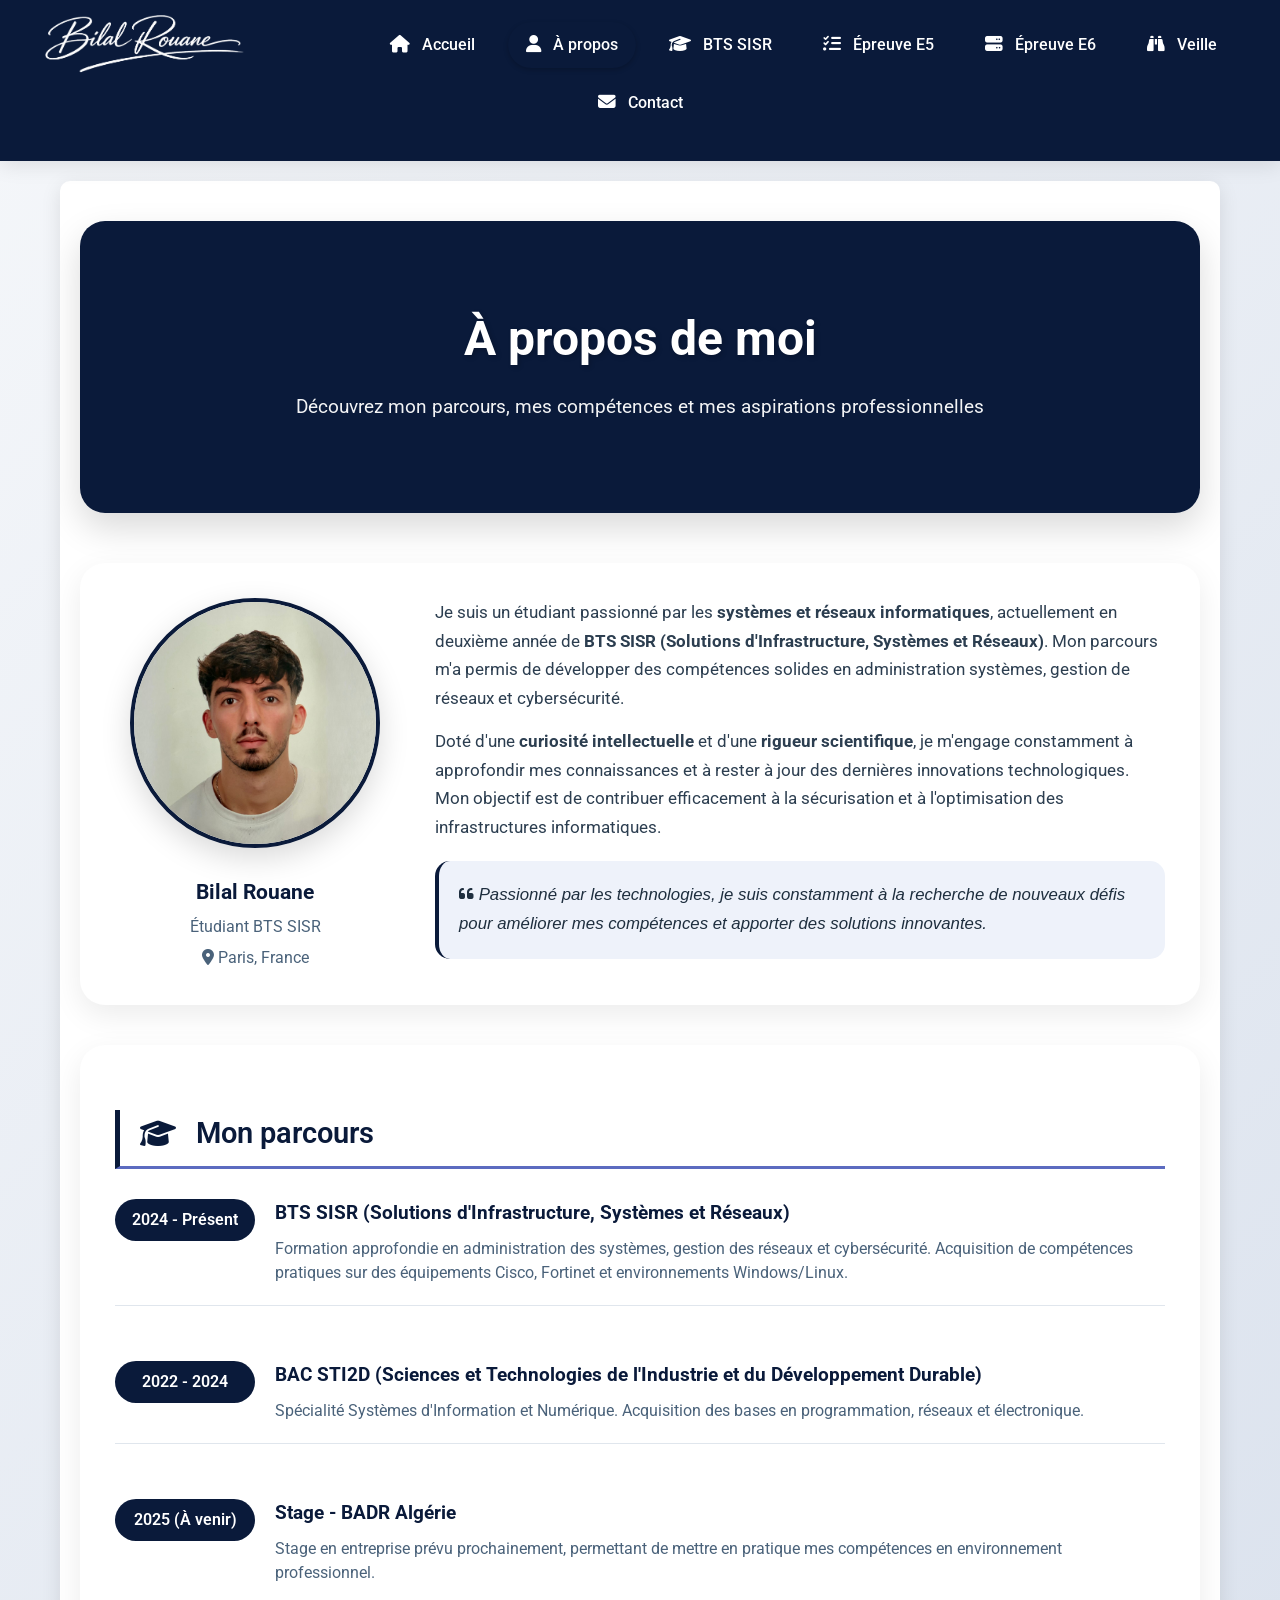
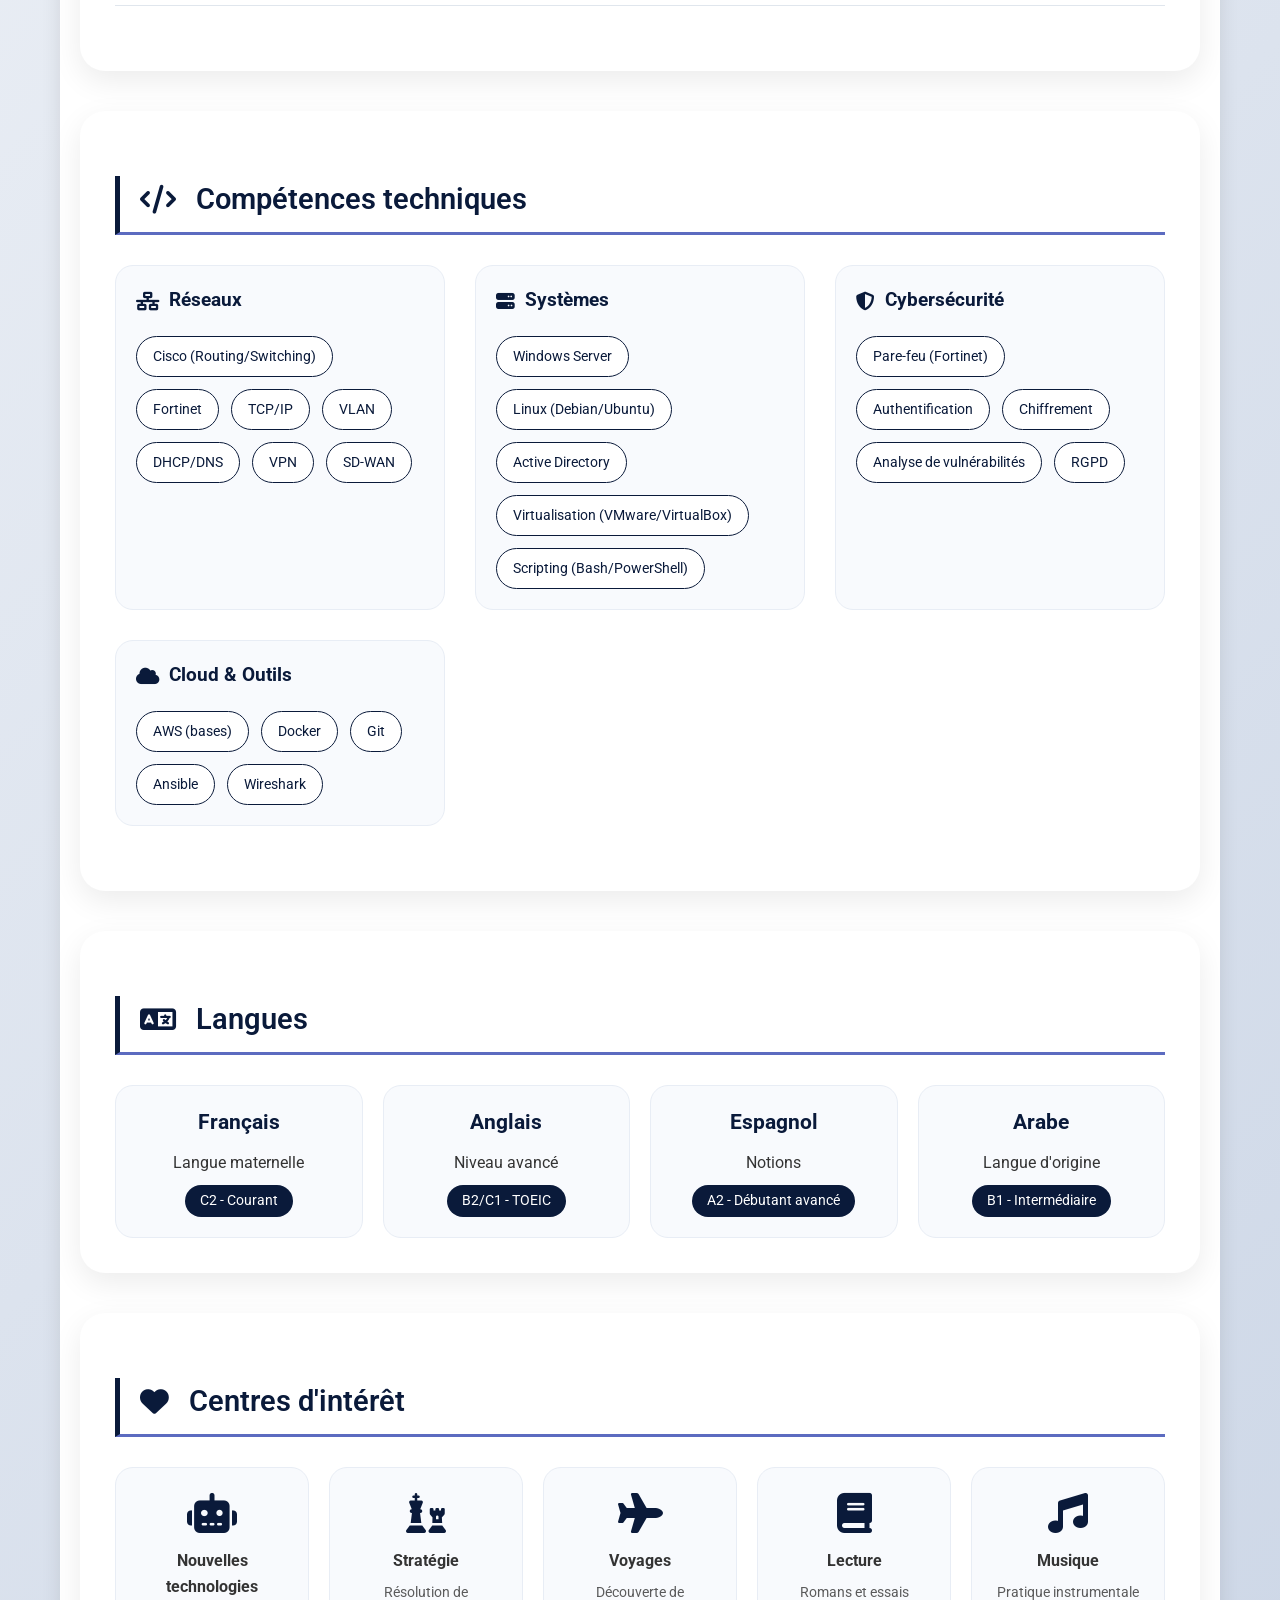
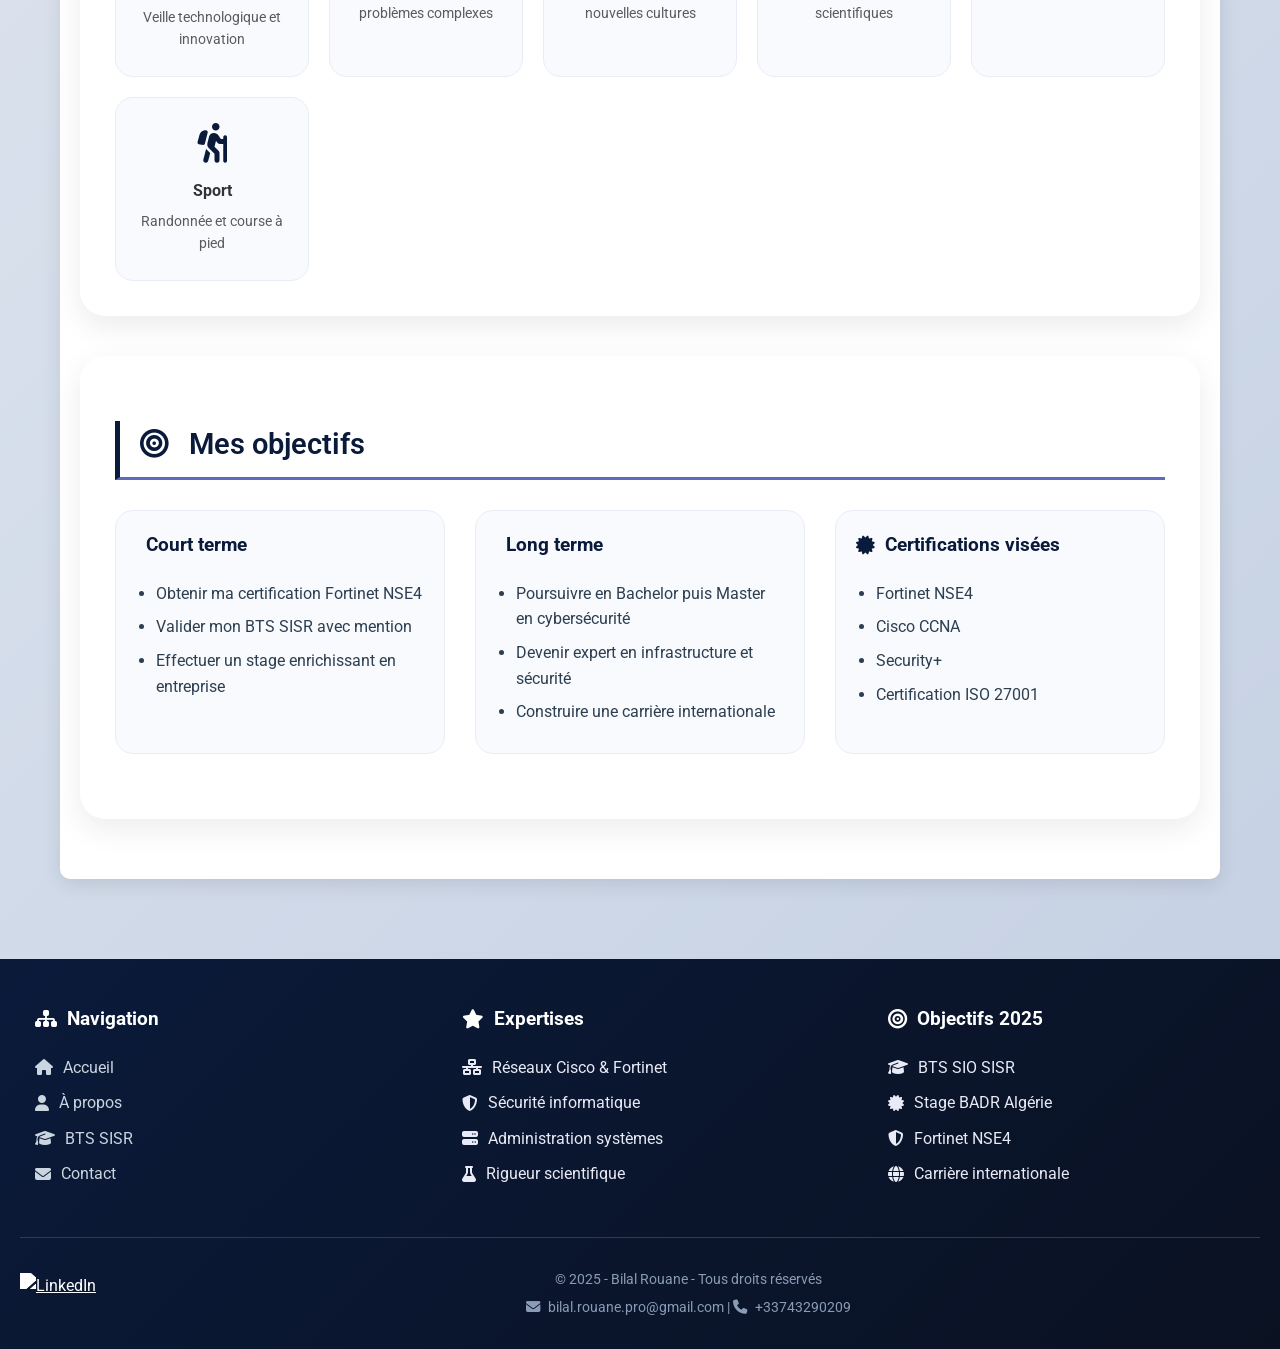
==== commit 9901f289: "Update apropos.html Signed-off-by: ROUANE Bilal <bilalrouane458@gmail.com>" ====
--- a/apropos.html
+++ b/apropos.html
@@ -15,113 +15,212 @@
     <link rel="stylesheet" href="https://cdnjs.cloudflare.com/ajax/libs/font-awesome/6.4.0/css/all.min.css">
     
     <style>
+        * {
+            margin: 0;
+            padding: 0;
+            box-sizing: border-box;
+        }
+
+        body {
+            font-family: 'Roboto', sans-serif;
+            background-color: #f0f2f8;
+            color: #1a2a3a;
+            line-height: 1.5;
+        }
+
         .fond {
-            background: linear-gradient(135deg, #f5f7fc 0%, #eef2f8 100%);
+            background: linear-gradient(135deg, #f0f2f8 0%, #e8ecf5 100%);
             min-height: 100vh;
         }
+
         .contenu {
-            max-width: 1300px;
+            max-width: 1400px;
             margin: 0 auto;
             padding: 20px;
         }
+
+        /* HEADER & NAVIGATION - BLEU FONCÉ */
+        header {
+            background: linear-gradient(135deg, #0a1a3a 0%, #0a1a3a 100%);
+            box-shadow: 0 4px 20px rgba(0,0,0,0.1);
+            position: sticky;
+            top: 0;
+            z-index: 100;
+        }
+
+        .menu {
+            display: flex;
+            justify-content: center;
+            align-items: center;
+            list-style: none;
+            padding: 15px 20px;
+            max-width: 1400px;
+            margin: 0 auto;
+            flex-wrap: wrap;
+            gap: 5px;
+        }
+
+        .menu li {
+            margin: 0 5px;
+        }
+
+        .menu li a {
+            color: #ffffff;
+            text-decoration: none;
+            padding: 10px 18px;
+            border-radius: 30px;
+            font-weight: 500;
+            transition: all 0.3s ease;
+            display: inline-block;
+        }
+
+        .menu li a:hover {
+            background-color: rgba(255,255,255,0.2);
+            transform: translateY(-2px);
+        }
+
+        .nav-link.active {
+            background: #0a1a3a;
+            color: white;
+            border-radius: 30px;
+        }
+
+        .logo img {
+            height: 45px;
+            vertical-align: middle;
+        }
+
+        /* BANNIÈRE BLEU FONCÉ - TEXTE BLANC */
         #titre-apropos {
             text-align: center;
             margin-bottom: 50px;
-            padding: 40px 20px;
-            background: linear-gradient(135deg, #2c3e66 0%, #1a2a4a 100%);
-            border-radius: 20px;
-            color: white;
-        }
+            padding: 50px 30px;
+            background: #0a1a3a;
+            background: linear-gradient(135deg, #0a1a3a 0%, #0a1a3a 100%);
+            border-radius: 25px;
+            color: white;
+            box-shadow: 0 15px 35px rgba(0,0,0,0.15);
+        }
+
         .page-titre {
             font-size: 3rem;
             margin-bottom: 15px;
             font-weight: 700;
-        }
+            color: white;
+            text-shadow: 2px 2px 5px rgba(0,0,0,0.2);
+        }
+
         .page-sous-titre {
             font-size: 1.2rem;
             opacity: 0.95;
-        }
+            color: white;
+        }
+
+        /* SECTIONS */
         .section-apropos {
             background: white;
-            border-radius: 20px;
-            padding: 30px;
+            border-radius: 25px;
+            padding: 35px;
             margin-bottom: 40px;
             box-shadow: 0 10px 30px rgba(0,0,0,0.08);
             transition: transform 0.3s ease;
         }
+
         .section-apropos:hover {
             transform: translateY(-3px);
         }
+
         .section_titres {
             font-size: 1.8rem;
-            color: #2c3e66;
-            border-left: 5px solid #2c3e66;
+            color: #0a1a3a;
+            border-left: 5px solid #0a1a3a;
             padding-left: 20px;
             margin-bottom: 30px;
-        }
+            font-weight: 600;
+        }
+
         .section_titres i {
-            color: #2c3e66;
+            color: #0a1a3a;
             margin-right: 10px;
         }
+
+        /* PROFIL AVEC PHOTO À GAUCHE */
         .profil-container {
             display: grid;
-            grid-template-columns: 300px 1fr;
+            grid-template-columns: 280px 1fr;
             gap: 40px;
             align-items: start;
         }
+
         @media (max-width: 768px) {
             .profil-container {
                 grid-template-columns: 1fr;
                 text-align: center;
             }
         }
+
         .photo-profil {
             text-align: center;
         }
+
         .photo-profil img {
             width: 250px;
             height: 250px;
             border-radius: 50%;
             object-fit: cover;
-            border: 5px solid #2c3e66;
-            box-shadow: 0 10px 30px rgba(0,0,0,0.1);
-        }
+            border: 4px solid #0a1a3a;
+            box-shadow: 0 10px 30px rgba(0,0,0,0.15);
+        }
+
         .photo-profil h3 {
             margin-top: 20px;
-            color: #2c3e66;
+            color: #0a1a3a;
             font-size: 1.3rem;
         }
+
         .photo-profil p {
-            color: #6c757d;
+            color: #4a627a;
             margin-top: 5px;
         }
+
         .bio-content p {
             font-size: 1.05rem;
             line-height: 1.7;
             margin-bottom: 15px;
             color: #2c3e50;
         }
+
         .bio-highlight {
-            background: linear-gradient(135deg, #2c3e6615, #1a2a4a15);
+            background: #eef2fa;
             padding: 20px;
             border-radius: 15px;
             margin-top: 20px;
-            border-left: 4px solid #2c3e66;
-        }
+            border-left: 4px solid #0a1a3a;
+        }
+
+        .bio-highlight p {
+            margin: 0;
+            font-style: italic;
+            color: #1e2e3e;
+        }
+
+        /* TIMELINE */
         .parcours-timeline {
             display: flex;
             flex-direction: column;
             gap: 25px;
         }
+
         .timeline-item {
             display: flex;
             gap: 20px;
             padding-bottom: 20px;
             border-bottom: 1px solid #e0e6ed;
         }
+
         .timeline-date {
-            min-width: 120px;
-            background: #2c3e66;
+            min-width: 140px;
+            background: #0a1a3a;
             color: white;
             padding: 8px 15px;
             border-radius: 25px;
@@ -129,14 +228,17 @@
             font-weight: 600;
             height: fit-content;
         }
+
         .timeline-content h3 {
-            color: #2c3e66;
+            color: #0a1a3a;
             margin-bottom: 8px;
         }
+
         .timeline-content p {
-            color: #6c757d;
+            color: #4a627a;
             line-height: 1.5;
         }
+
         @media (max-width: 600px) {
             .timeline-item {
                 flex-direction: column;
@@ -145,118 +247,231 @@
                 width: fit-content;
             }
         }
+
+        /* COMPÉTENCES */
         .competences-grid {
             display: grid;
             grid-template-columns: repeat(auto-fit, minmax(300px, 1fr));
             gap: 30px;
         }
+
         .categorie-competence {
-            background: #f8f9fa;
-            border-radius: 15px;
+            background: #f8fafd;
+            border-radius: 18px;
             padding: 20px;
-        }
+            border: 1px solid #e8edf5;
+            transition: all 0.3s ease;
+        }
+
+        .categorie-competence:hover {
+            border-color: #0a1a3a;
+        }
+
         .categorie-competence h3 {
-            color: #2c3e66;
+            color: #0a1a3a;
             margin-bottom: 20px;
             display: flex;
             align-items: center;
             gap: 10px;
         }
+
         .skills-list {
             display: flex;
             flex-wrap: wrap;
             gap: 12px;
         }
+
         .skill-badge {
             background: white;
-            color: #2c3e66;
+            color: #0a1a3a;
             padding: 8px 16px;
             border-radius: 25px;
             font-size: 0.9rem;
-            border: 1px solid #2c3e66;
+            border: 1px solid #0a1a3a;
             transition: all 0.3s ease;
         }
+
         .skill-badge:hover {
-            background: #2c3e66;
+            background: #0a1a3a;
             color: white;
             transform: translateY(-2px);
         }
+
+        .categorie-competence ul {
+            margin-left: 20px;
+            color: #2c3e50;
+        }
+
+        .categorie-competence ul li {
+            margin-bottom: 8px;
+        }
+
+        /* LANGUES */
         .langues-grid {
             display: grid;
             grid-template-columns: repeat(auto-fit, minmax(200px, 1fr));
             gap: 20px;
         }
+
         .langue-card {
-            background: #f8f9fa;
-            border-radius: 15px;
+            background: #f8fafd;
+            border-radius: 18px;
             padding: 20px;
             text-align: center;
             transition: all 0.3s ease;
-        }
+            border: 1px solid #e8edf5;
+        }
+
         .langue-card:hover {
             transform: translateY(-5px);
             box-shadow: 0 5px 20px rgba(0,0,0,0.1);
-        }
+            border-color: #0a1a3a;
+        }
+
         .langue-nom {
             font-size: 1.3rem;
             font-weight: 700;
-            color: #2c3e66;
+            color: #0a1a3a;
             margin-bottom: 10px;
         }
+
         .langue-niveau {
             display: inline-block;
-            background: #2c3e66;
+            background: #0a1a3a;
             color: white;
             padding: 5px 15px;
             border-radius: 20px;
             font-size: 0.85rem;
             margin-top: 10px;
         }
+
+        /* CENTRES D'INTÉRÊT */
         .interets-grid {
             display: grid;
-            grid-template-columns: repeat(auto-fit, minmax(150px, 1fr));
+            grid-template-columns: repeat(auto-fit, minmax(160px, 1fr));
             gap: 20px;
         }
+
         .interet-card {
             text-align: center;
             padding: 25px;
-            background: #f8f9fa;
-            border-radius: 15px;
+            background: #f8fafd;
+            border-radius: 18px;
             transition: all 0.3s ease;
-        }
+            border: 1px solid #e8edf5;
+        }
+
         .interet-card:hover {
             transform: translateY(-5px);
-            background: #2c3e66;
-            color: white;
-        }
+            background: #0a1a3a;
+            color: white;
+        }
+
         .interet-card i {
             font-size: 2.5rem;
             margin-bottom: 15px;
-            color: #2c3e66;
-        }
+            color: #0a1a3a;
+        }
+
         .interet-card:hover i {
             color: white;
         }
+
         .interet-card h4 {
             margin-bottom: 8px;
         }
+
         .interet-card p {
             font-size: 0.85rem;
             opacity: 0.8;
         }
-        .active {
-            background: #2c3e66 !important;
-            color: white !important;
-            border-radius: 25px;
-        }
-        .nav-link.active {
-            background: #2c3e66;
-            color: white;
-            border-radius: 25px;
-        }
+
+        /* FOOTER */
+        footer {
+            background: linear-gradient(135deg, #0a1a3a, #0a1222);
+            color: #e0e7ff;
+            margin-top: 60px;
+            padding: 45px 20px 25px;
+        }
+
+        .footer-contenu {
+            max-width: 1400px;
+            margin: 0 auto;
+            display: grid;
+            grid-template-columns: repeat(auto-fit, minmax(250px, 1fr));
+            gap: 40px;
+            margin-bottom: 40px;
+        }
+
+        .footer-titre {
+            color: white;
+            margin-bottom: 20px;
+            font-size: 1.2rem;
+        }
+
+        .footer-menu, .footer-competences, .footer-certifications {
+            list-style: none;
+        }
+
+        .footer-menu li, .footer-competences li, .footer-certifications li {
+            margin-bottom: 10px;
+        }
+
+        .footer-menu a {
+            color: #cbd5e0;
+            text-decoration: none;
+            transition: color 0.3s;
+        }
+
+        .footer-menu a:hover {
+            color: white;
+        }
+
+        .footer-bas {
+            text-align: center;
+            padding-top: 25px;
+            border-top: 1px solid #2d3a5e;
+            max-width: 1400px;
+            margin: 0 auto;
+        }
+
+        .reseaux-footer {
+            margin-bottom: 15px;
+        }
+
+        .reseaux-footer a img {
+            filter: brightness(0) invert(1);
+            transition: transform 0.3s;
+        }
+
+        .reseaux-footer a:hover img {
+            transform: scale(1.1);
+        }
+
+        .copyright p {
+            color: #8a9bb5;
+            margin: 5px 0;
+        }
+
+        /* RESPONSIVE */
         @media (max-width: 768px) {
             .page-titre {
                 font-size: 2rem;
+            }
+            .section-apropos {
+                padding: 20px;
+            }
+            .section_titres {
+                font-size: 1.4rem;
+            }
+            .menu {
+                flex-direction: column;
+                gap: 8px;
+            }
+            .menu li a {
+                display: block;
+                width: 100%;
+                text-align: center;
             }
         }
     </style>
@@ -285,15 +500,17 @@
         <div class="contenu">
             <span id="saut_menu"></span>
             
+            <!-- Bannière bleu foncé - texte blanc -->
             <section id="titre-apropos">
                 <h1 class="page-titre">À propos de moi</h1>
                 <p class="page-sous-titre">Découvrez mon parcours, mes compétences et mes aspirations professionnelles</p>
             </section>
 
+            <!-- Section Profil avec PHOTO À GAUCHE -->
             <section id="profil" class="section-apropos">
                 <div class="profil-container">
                     <div class="photo-profil">
-                        <img src="Images/Photo pro.jpeg" alt="Bilal Rouane">
+                        <img src="Images/pppp.jpeg" alt="Bilal Rouane">
                         <h3>Bilal Rouane</h3>
                         <p>Étudiant BTS SISR</p>
                         <p><i class="fas fa-map-marker-alt"></i> Paris, France</p>
@@ -308,6 +525,7 @@
                 </div>
             </section>
 
+            <!-- Parcours -->
             <section id="parcours" class="section-apropos">
                 <h2 class="section_titres"><i class="fas fa-graduation-cap"></i> Mon parcours</h2>
                 <div class="parcours-timeline">
@@ -335,6 +553,7 @@
                 </div>
             </section>
 
+            <!-- Compétences techniques -->
             <section id="competences" class="section-apropos">
                 <h2 class="section_titres"><i class="fas fa-code"></i> Compétences techniques</h2>
                 <div class="competences-grid">
@@ -383,6 +602,7 @@
                 </div>
             </section>
 
+            <!-- Langues -->
             <section id="langues" class="section-apropos">
                 <h2 class="section_titres"><i class="fas fa-language"></i> Langues</h2>
                 <div class="langues-grid">
@@ -409,6 +629,7 @@
                 </div>
             </section>
 
+            <!-- Centres d'intérêt -->
             <section id="interets" class="section-apropos">
                 <h2 class="section_titres"><i class="fas fa-heart"></i> Centres d'intérêt</h2>
                 <div class="interets-grid">
@@ -421,12 +642,13 @@
                 </div>
             </section>
 
+            <!-- Objectifs -->
             <section id="objectifs" class="section-apropos">
                 <h2 class="section_titres"><i class="fas fa-bullseye"></i> Mes objectifs</h2>
                 <div class="competences-grid">
                     <div class="categorie-competence">
                         <h3><i class="fas fa-short-term"></i> Court terme</h3>
-                        <ul style="margin-left: 20px; color: #2c3e50;">
+                        <ul>
                             <li>Obtenir ma certification Fortinet NSE4</li>
                             <li>Valider mon BTS SISR avec mention</li>
                             <li>Effectuer un stage enrichissant en entreprise</li>
@@ -434,7 +656,7 @@
                     </div>
                     <div class="categorie-competence">
                         <h3><i class="fas fa-long-term"></i> Long terme</h3>
-                        <ul style="margin-left: 20px; color: #2c3e50;">
+                        <ul>
                             <li>Poursuivre en Bachelor puis Master en cybersécurité</li>
                             <li>Devenir expert en infrastructure et sécurité</li>
                             <li>Construire une carrière internationale</li>
@@ -442,7 +664,7 @@
                     </div>
                     <div class="categorie-competence">
                         <h3><i class="fas fa-certificate"></i> Certifications visées</h3>
-                        <ul style="margin-left: 20px; color: #2c3e50;">
+                        <ul>
                             <li>Fortinet NSE4</li>
                             <li>Cisco CCNA</li>
                             <li>Security+</li>
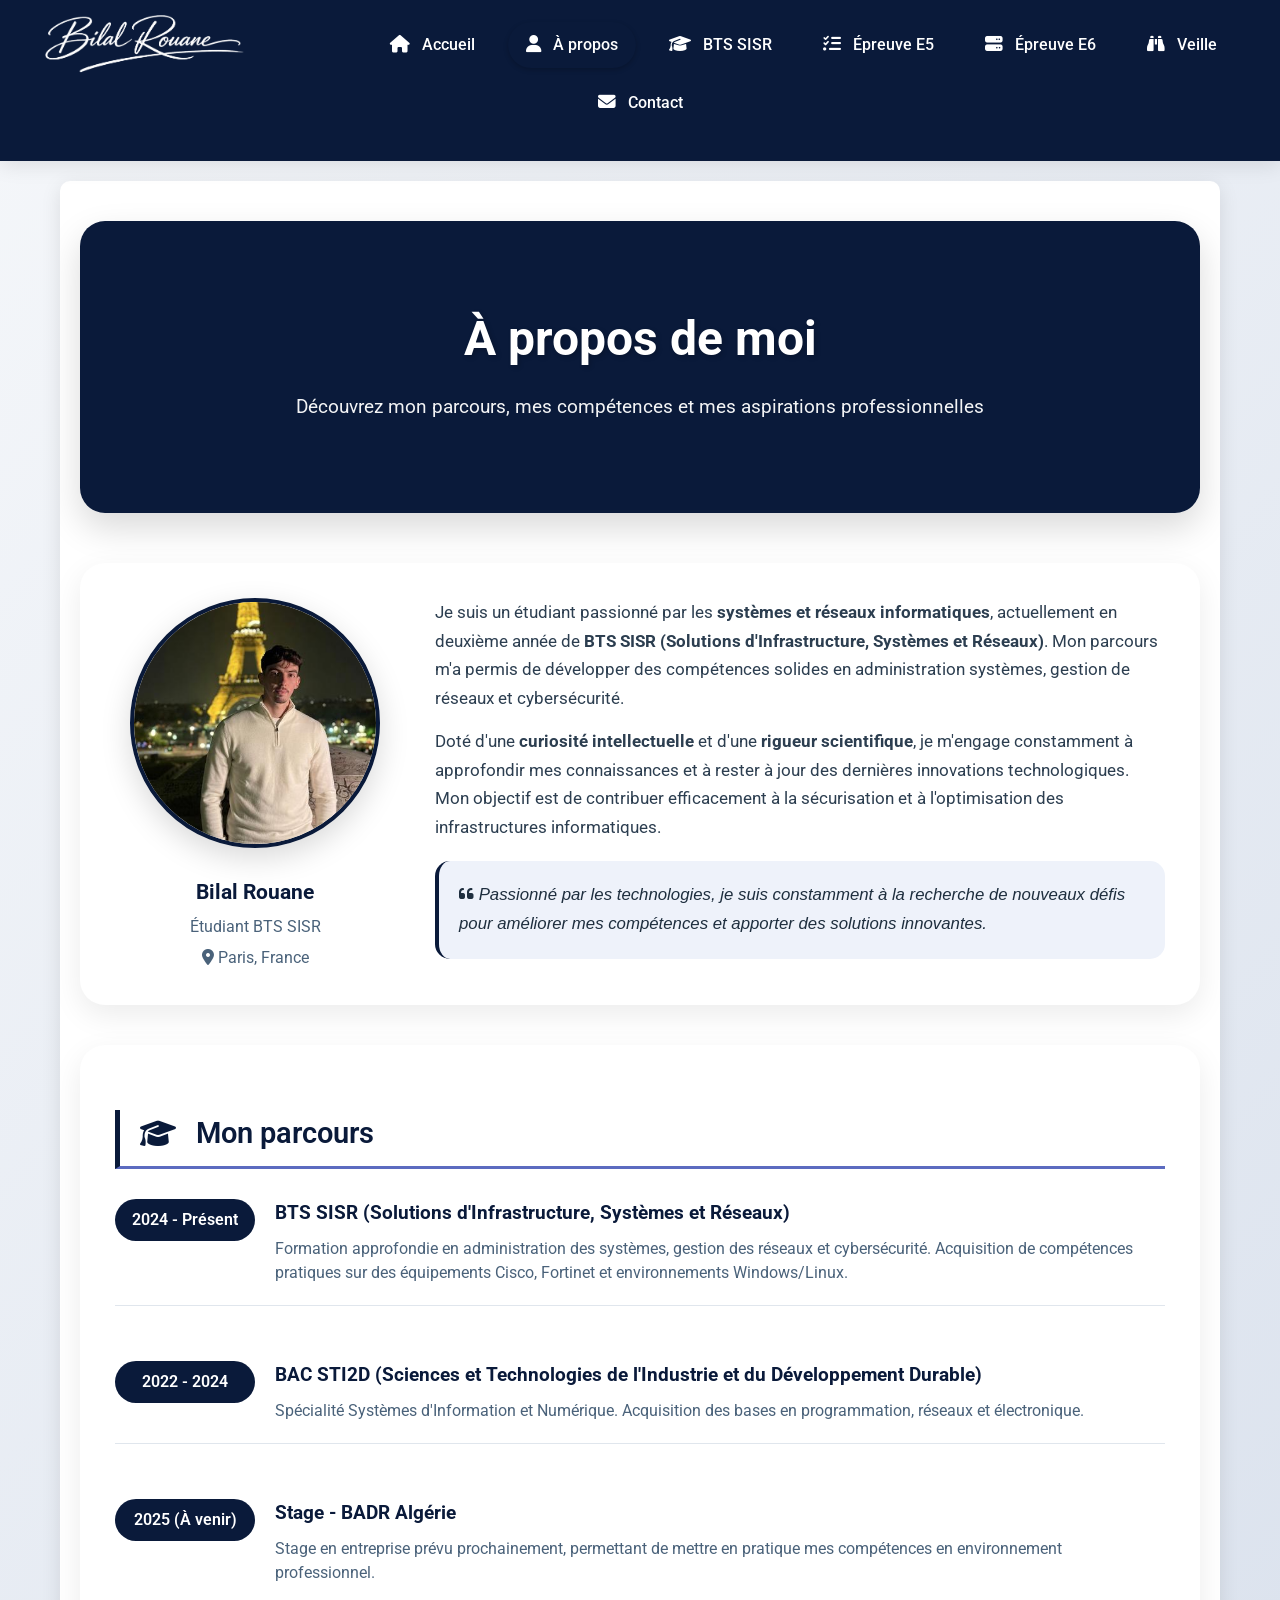
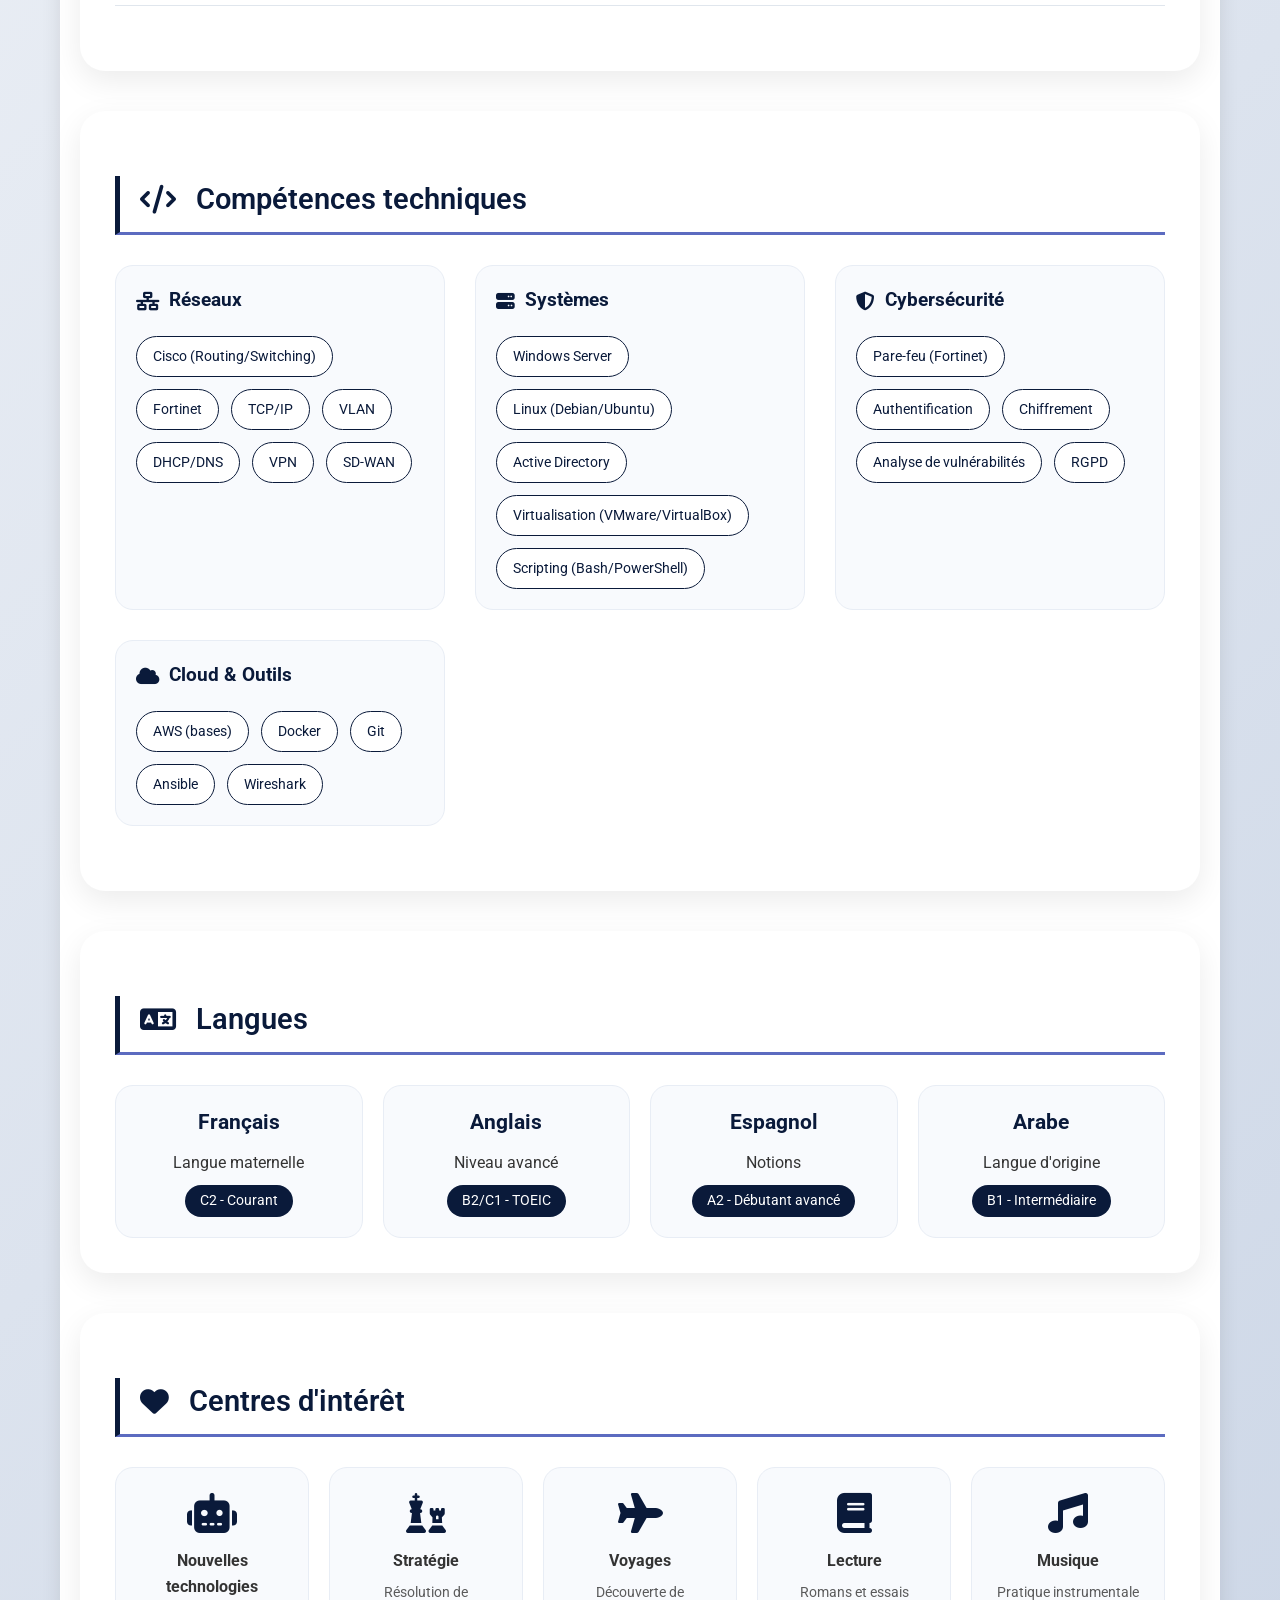
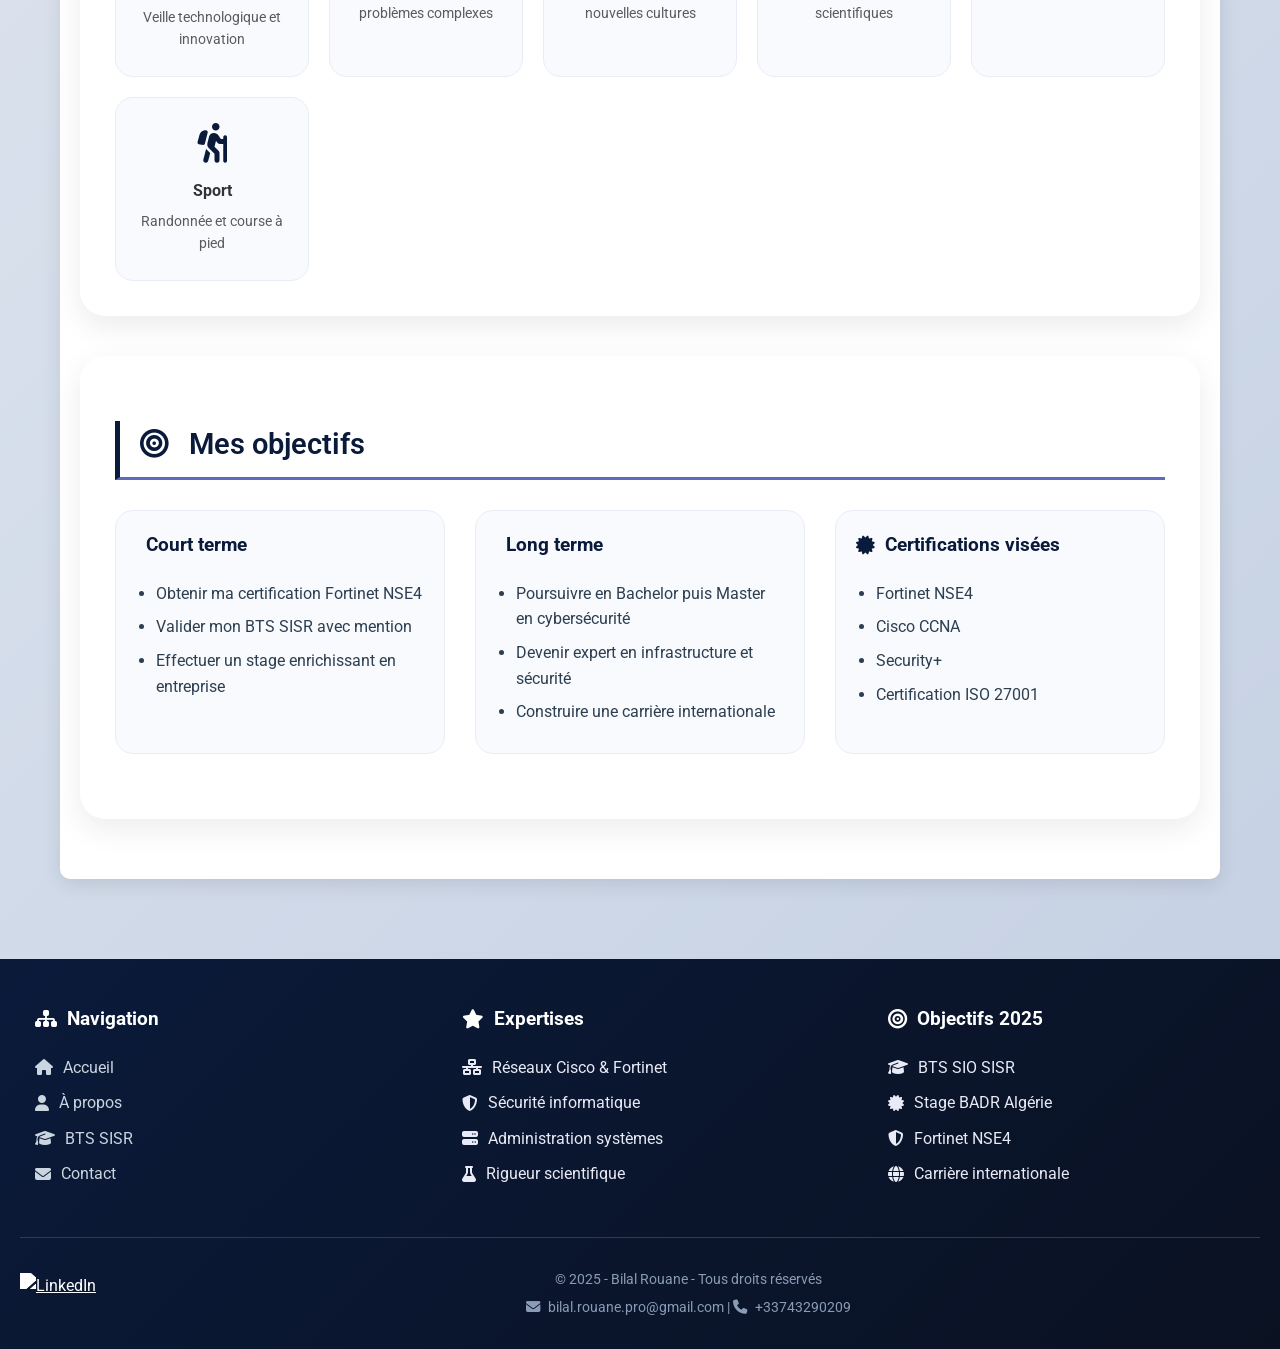
==== commit 610f8c84: "Update apropos.html Signed-off-by: ROUANE Bilal <bilalrouane458@gmail.com>" ====
--- a/apropos.html
+++ b/apropos.html
@@ -510,7 +510,7 @@
             <section id="profil" class="section-apropos">
                 <div class="profil-container">
                     <div class="photo-profil">
-                        <img src="Images/pppp.jpeg" alt="Bilal Rouane">
+                        <img src="Images/WhatsApp Image 2026-03-24 at 09.50.27.jpeg" alt="Bilal Rouane">
                         <h3>Bilal Rouane</h3>
                         <p>Étudiant BTS SISR</p>
                         <p><i class="fas fa-map-marker-alt"></i> Paris, France</p>
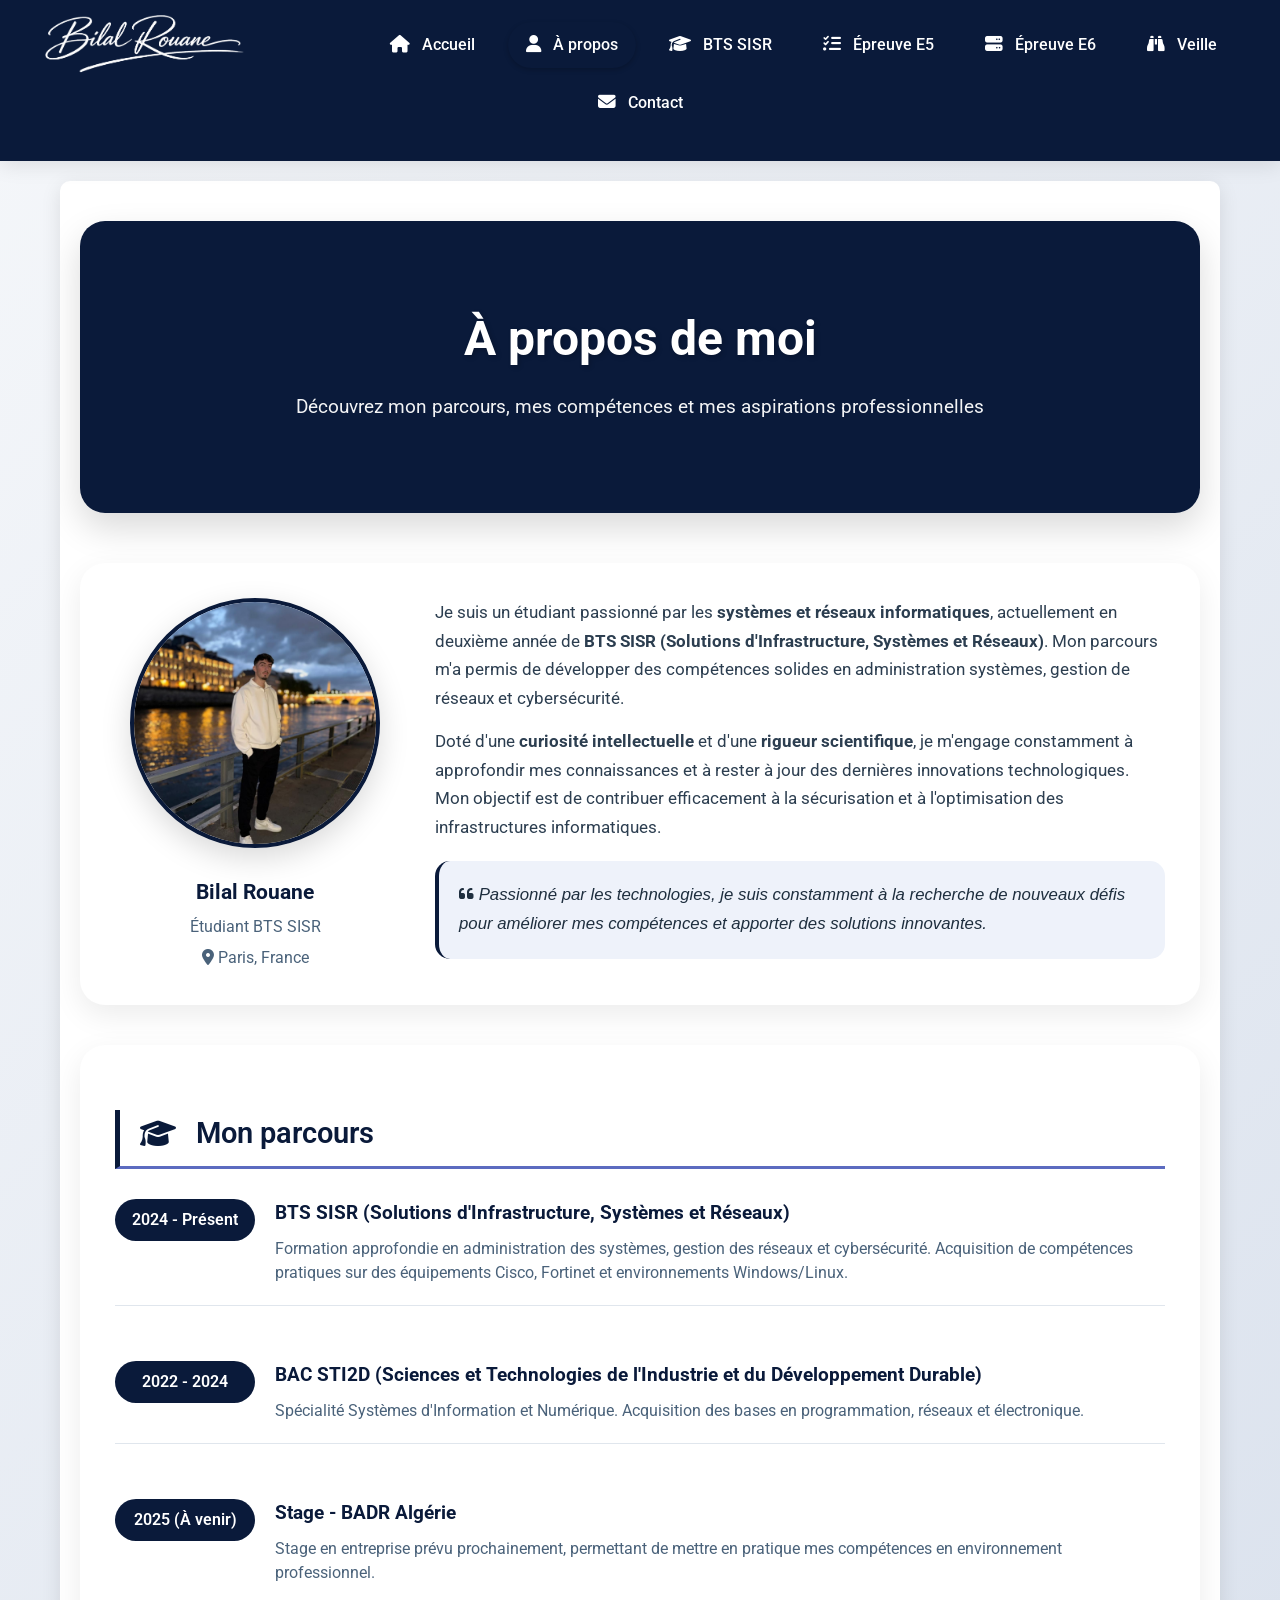
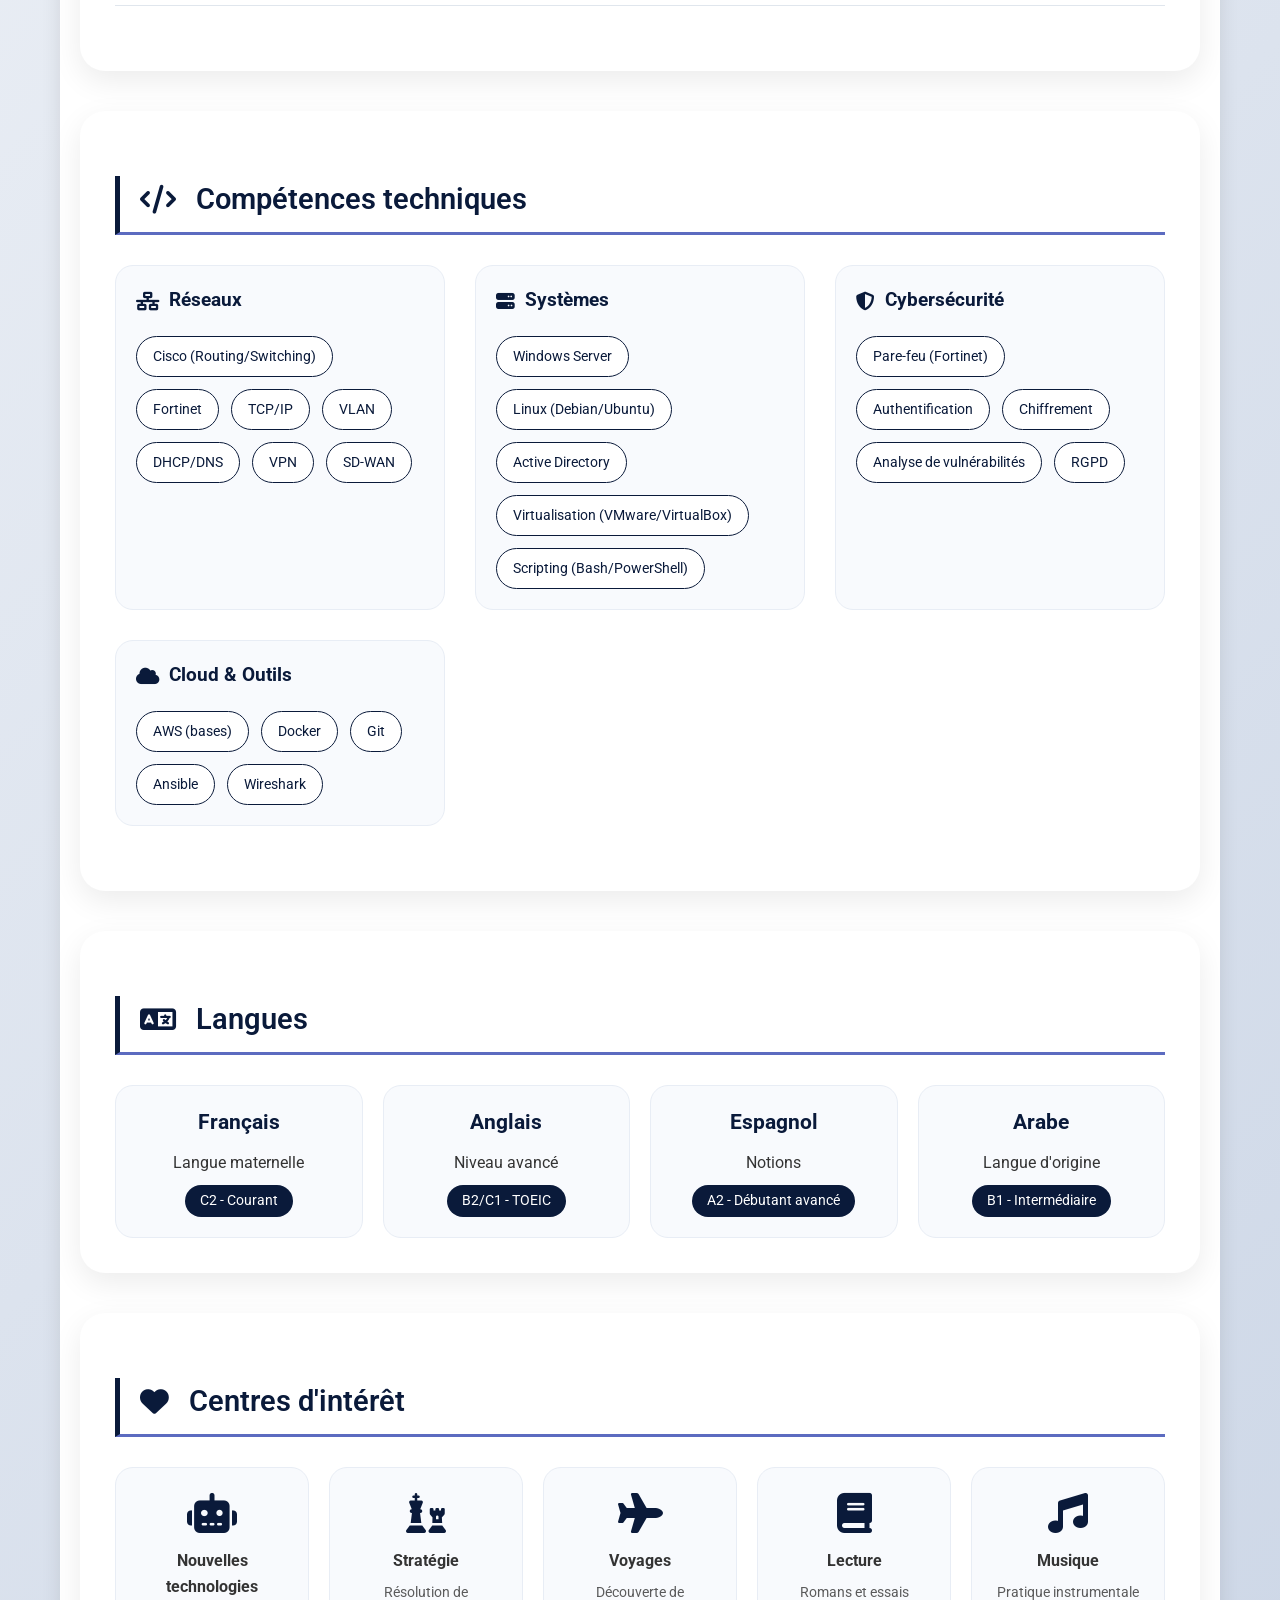
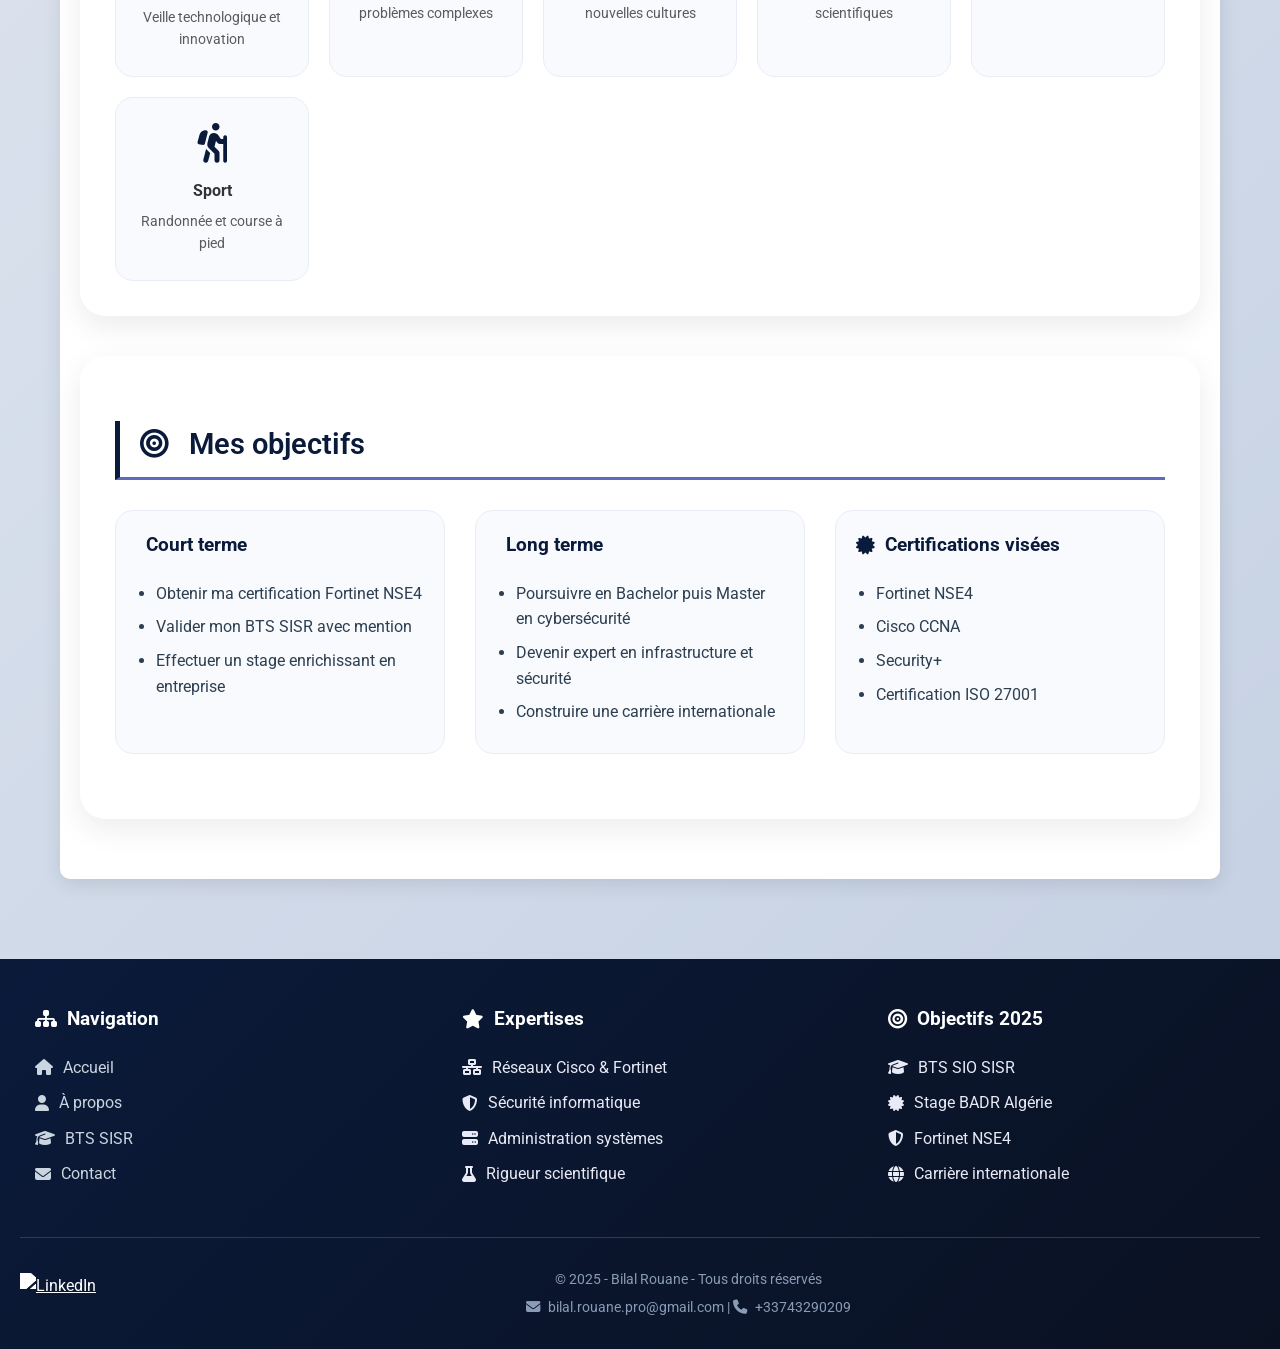
==== commit cdf83ef8: "Update apropos.html Signed-off-by: ROUANE Bilal <bilalrouane458@gmail.com>" ====
--- a/apropos.html
+++ b/apropos.html
@@ -510,7 +510,7 @@
             <section id="profil" class="section-apropos">
                 <div class="profil-container">
                     <div class="photo-profil">
-                        <img src="Images/WhatsApp Image 2026-03-24 at 09.50.27.jpeg" alt="Bilal Rouane">
+                        <img src="Images/WhatsApp Image 2026-04-12 at 22.13.52.jpeg" alt="Bilal Rouane">
                         <h3>Bilal Rouane</h3>
                         <p>Étudiant BTS SISR</p>
                         <p><i class="fas fa-map-marker-alt"></i> Paris, France</p>
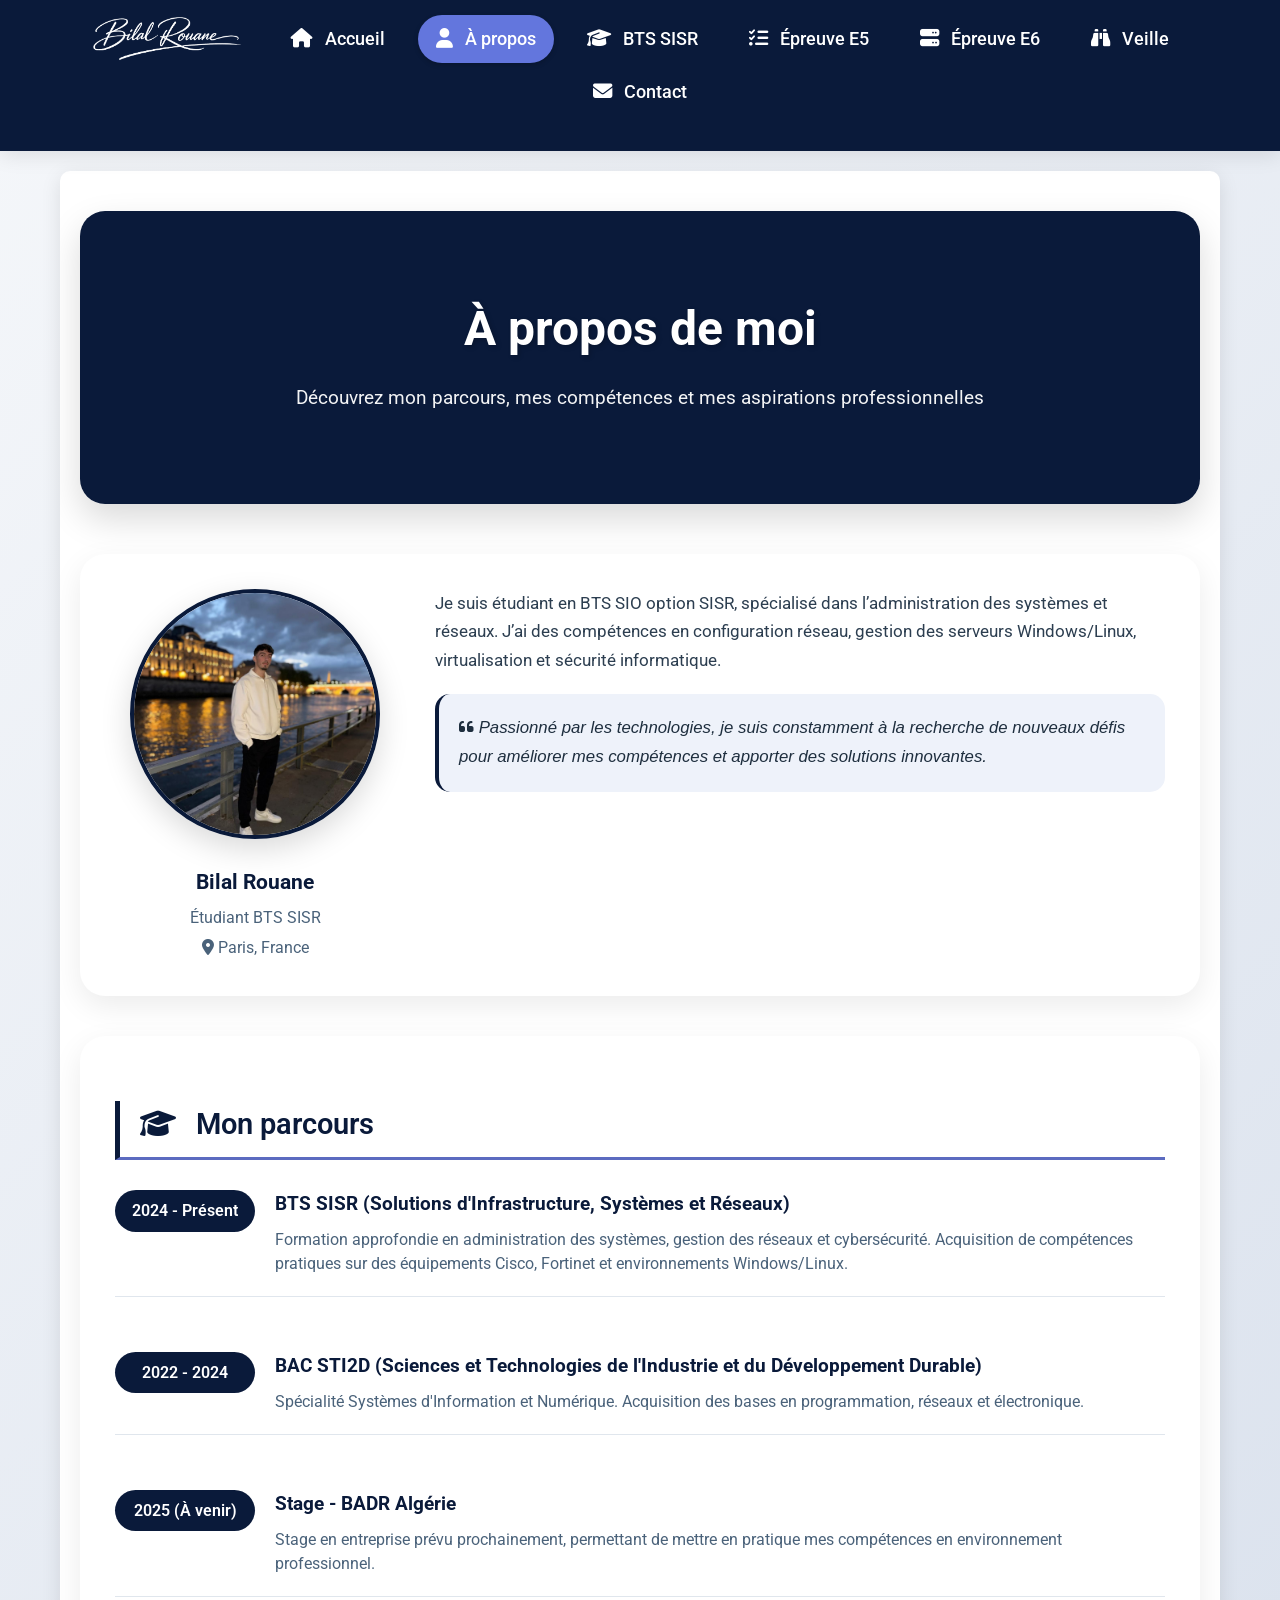
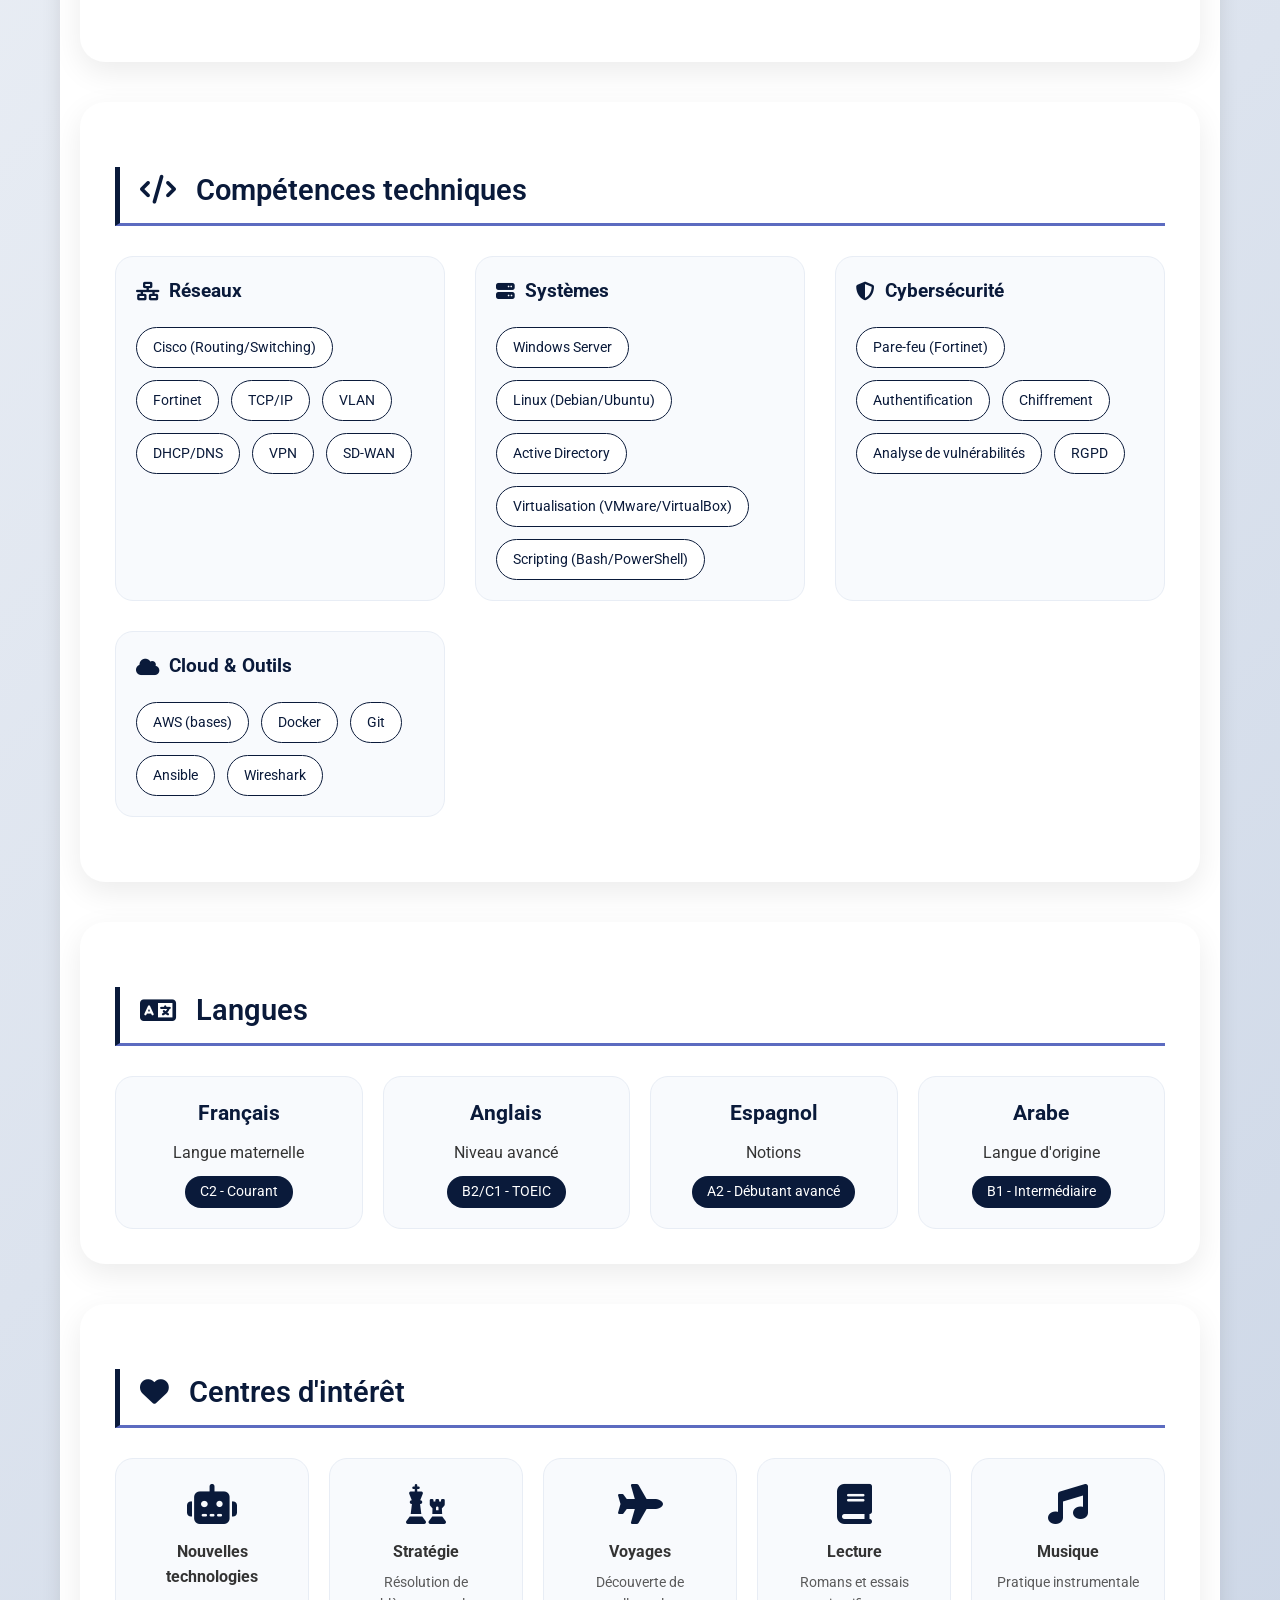
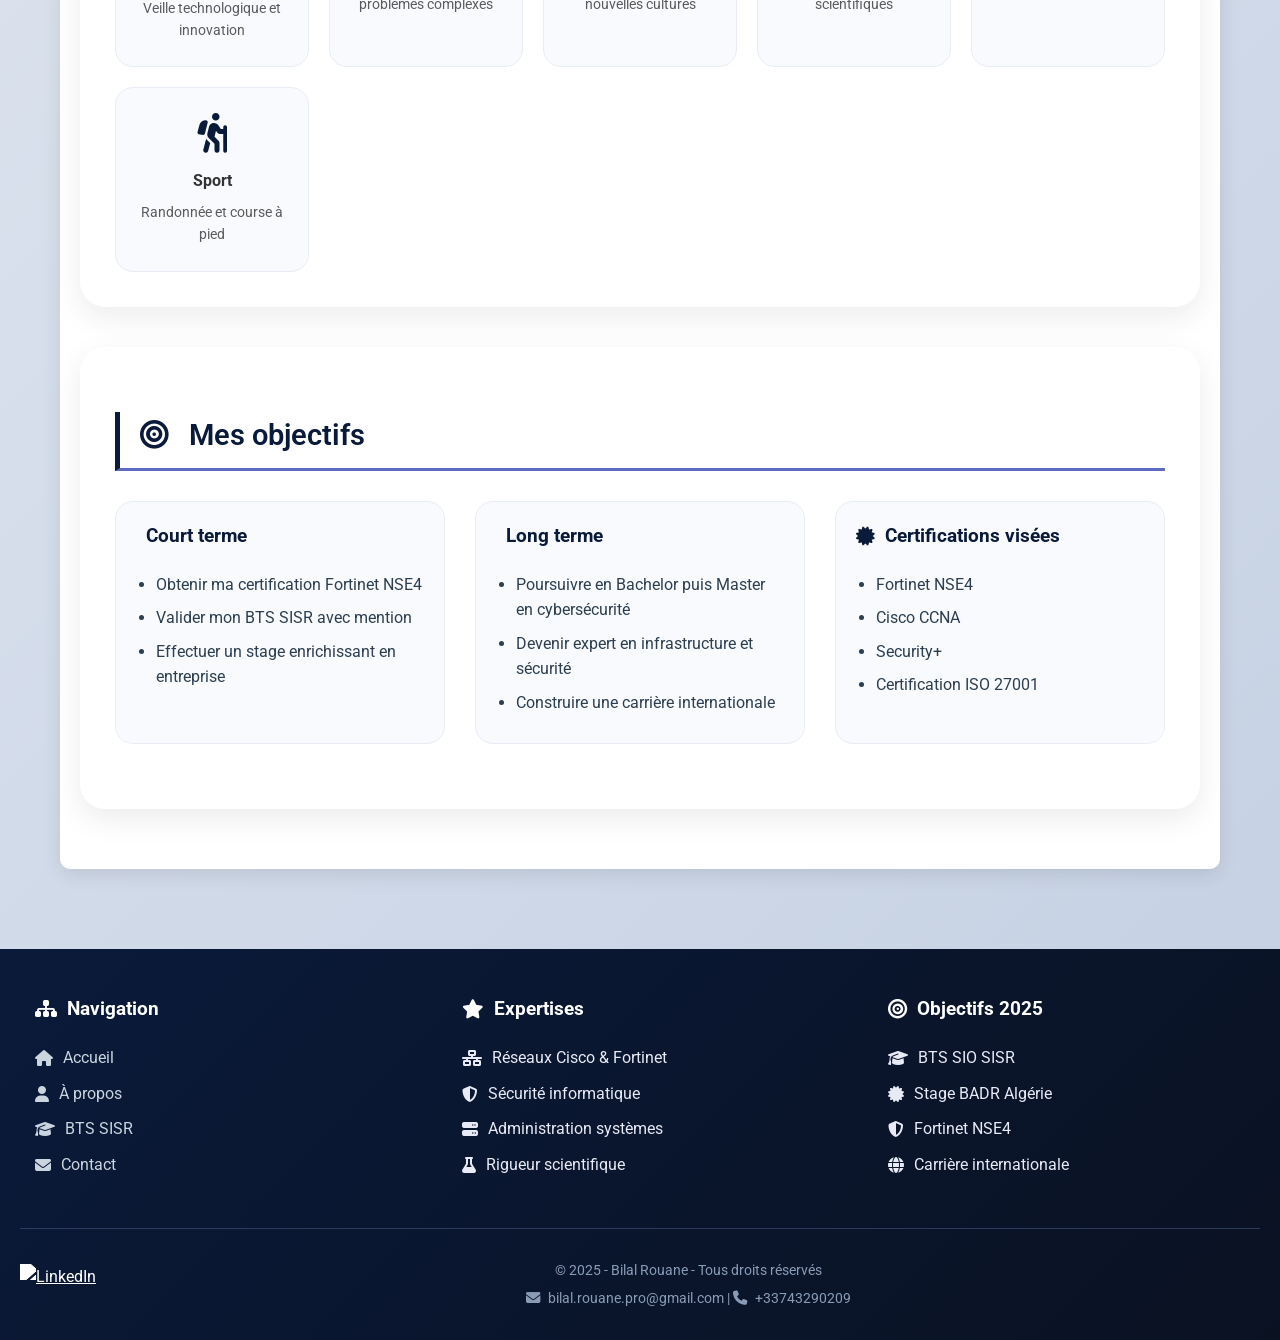
==== commit 38b9297c: "Update apropos.html Signed-off-by: ROUANE Bilal <bilalrouane458@gmail.com>" ====
--- a/apropos.html
+++ b/apropos.html
@@ -516,8 +516,8 @@
                         <p><i class="fas fa-map-marker-alt"></i> Paris, France</p>
                     </div>
                     <div class="bio-content">
-                        <p>Je suis un étudiant passionné par les <strong>systèmes et réseaux informatiques</strong>, actuellement en deuxième année de <strong>BTS SISR (Solutions d'Infrastructure, Systèmes et Réseaux)</strong>. Mon parcours m'a permis de développer des compétences solides en administration systèmes, gestion de réseaux et cybersécurité.</p>
-                        <p>Doté d'une <strong>curiosité intellectuelle</strong> et d'une <strong>rigueur scientifique</strong>, je m'engage constamment à approfondir mes connaissances et à rester à jour des dernières innovations technologiques. Mon objectif est de contribuer efficacement à la sécurisation et à l'optimisation des infrastructures informatiques.</p>
+                        <p>Je suis étudiant en BTS SIO option SISR, spécialisé dans l’administration des systèmes et réseaux.
+J’ai des compétences en configuration réseau, gestion des serveurs Windows/Linux, virtualisation et sécurité informatique.</p>
                         <div class="bio-highlight">
                             <p><i class="fas fa-quote-left"></i> Passionné par les technologies, je suis constamment à la recherche de nouveaux défis pour améliorer mes compétences et apporter des solutions innovantes.</p>
                         </div>
--- a/CSS/index.css
+++ b/CSS/index.css
@@ -18,42 +18,60 @@
 }
 
 /* ===== HEADER & NAVIGATION ===== */
+/* ===== NAVIGATION STYLE ACCUEIL AGRANDI ===== */
 header {
-    background: linear-gradient(90deg, #1a237e 0%, #283593 100%);
-    box-shadow: 0 2px 10px rgba(0, 0, 0, 0.1);
+    background: linear-gradient(135deg, #0a1a3a 0%, #0a1a3a 100%);
+    box-shadow: 0 4px 20px rgba(0,0,0,0.1);
     position: sticky;
     top: 0;
-    z-index: 1000;
-}
-
-#navigation {
-    padding: 0 20px;
+    z-index: 100;
 }
 
 .menu {
     display: flex;
-    justify-content: space-between;
+    justify-content: center;
     align-items: center;
     list-style: none;
+    padding: 15px 20px;
     max-width: 1400px;
     margin: 0 auto;
-    padding: 0;
     flex-wrap: wrap;
-}
-
-.menu .logo {
-    margin-right: auto;
-}
-
-#signature {
-    height: 60px;
-    width: auto;
-    filter: brightness(0) invert(1);
-    transition: transform 0.3s ease;
-}
-
-#signature:hover {
-    transform: scale(1.05);
+    gap: 10px; /* Espacement entre les boutons */
+}
+
+.menu li a {
+    color: #ffffff;
+    text-decoration: none;
+    padding: 12px 22px; /* Boutons plus grands */
+    border-radius: 35px; /* Plus arrondi */
+    font-weight: 500;
+    font-size: 1.1rem; /* Texte agrandi */
+    transition: all 0.3s ease;
+    display: inline-block;
+}
+
+.menu li a i {
+    margin-right: 8px;
+}
+
+.menu li a:hover {
+    background-color: rgba(255,255,255,0.2);
+    transform: translateY(-2px);
+}
+
+/* Page Active en Bleu Clair (pour E6) */
+.nav-link.active {
+    background: #6376dd !important; 
+    color: white !important;
+}
+
+/* Logo Signature Agrandi */
+.logo img {
+    height: 55px; /* Taille augmentée */
+    vertical-align: middle;
+    filter: brightness(0) invert(1); /* Signature en blanc */
+    margin-right: 15px;
+}
 }
 
 .menu li:not(.logo) {
@@ -1915,4 +1933,4 @@
     .page-break {
         page-break-before: always;
     }
-}+}
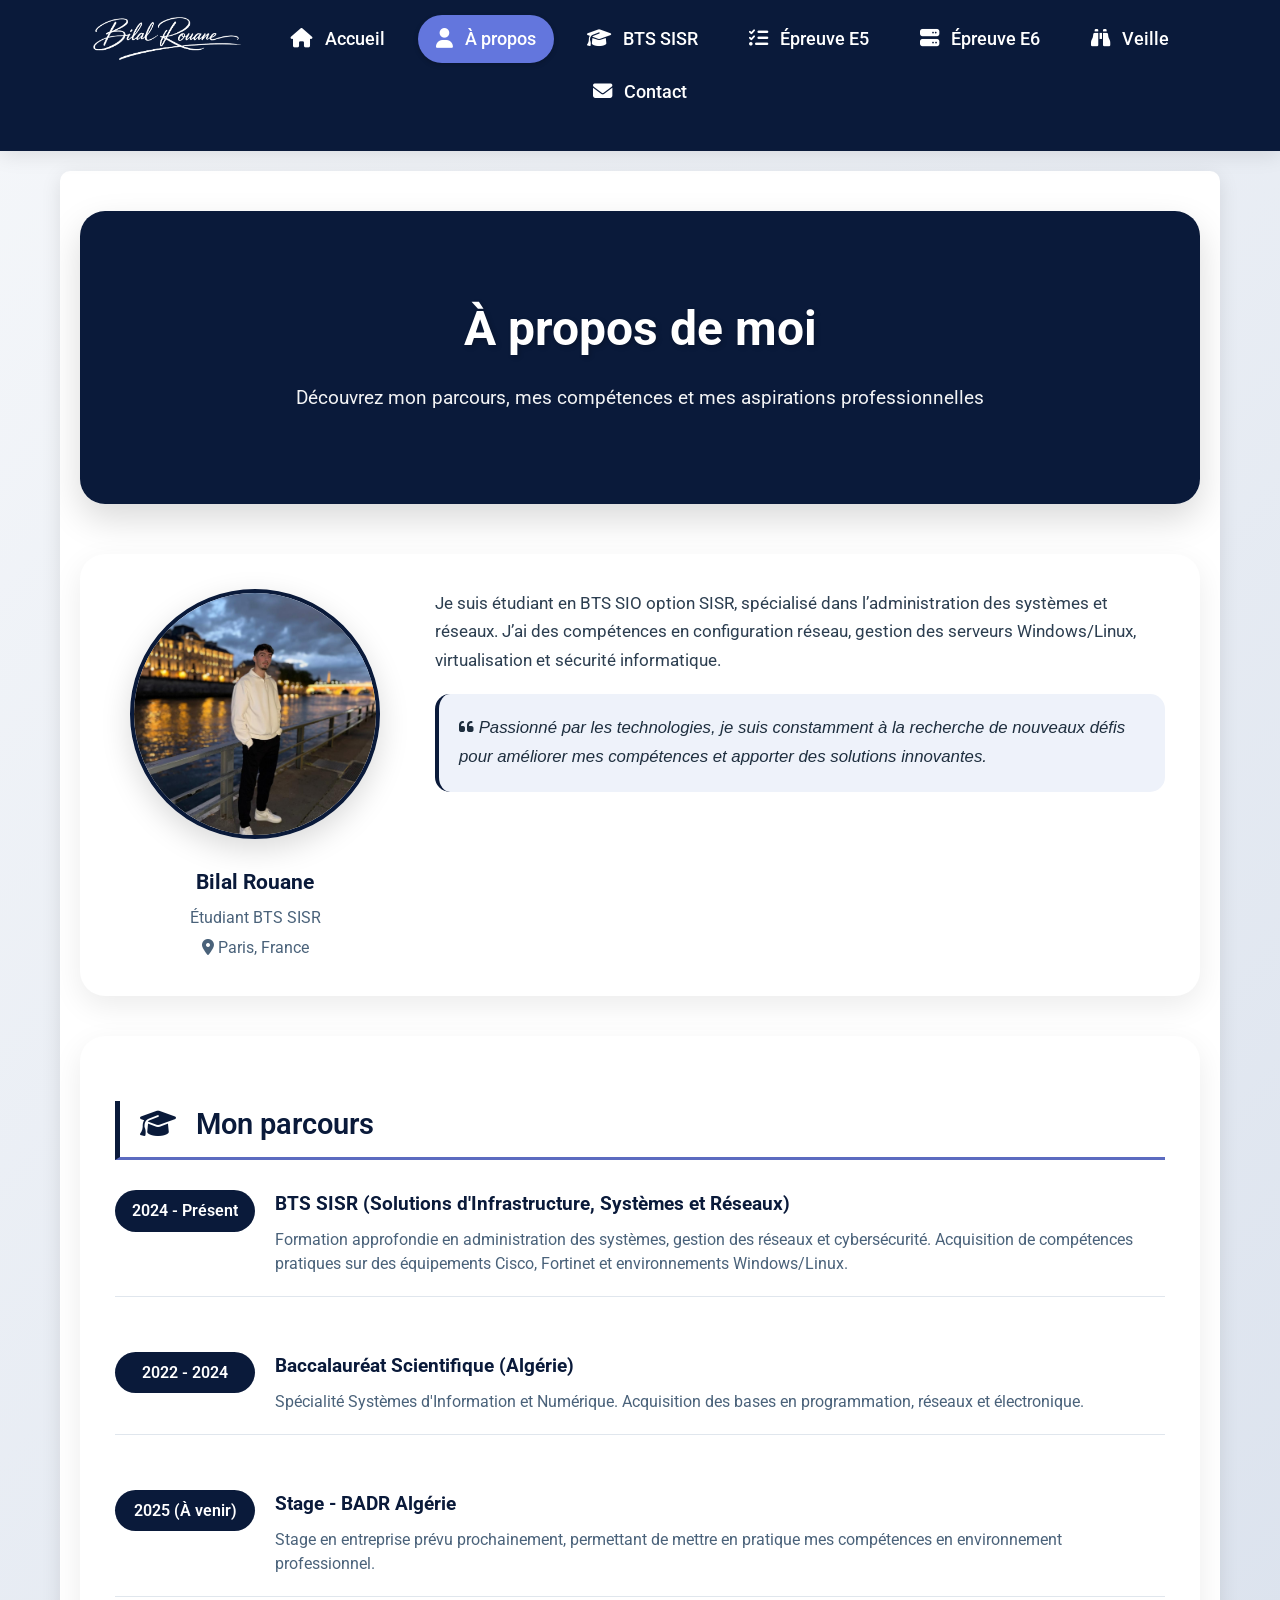
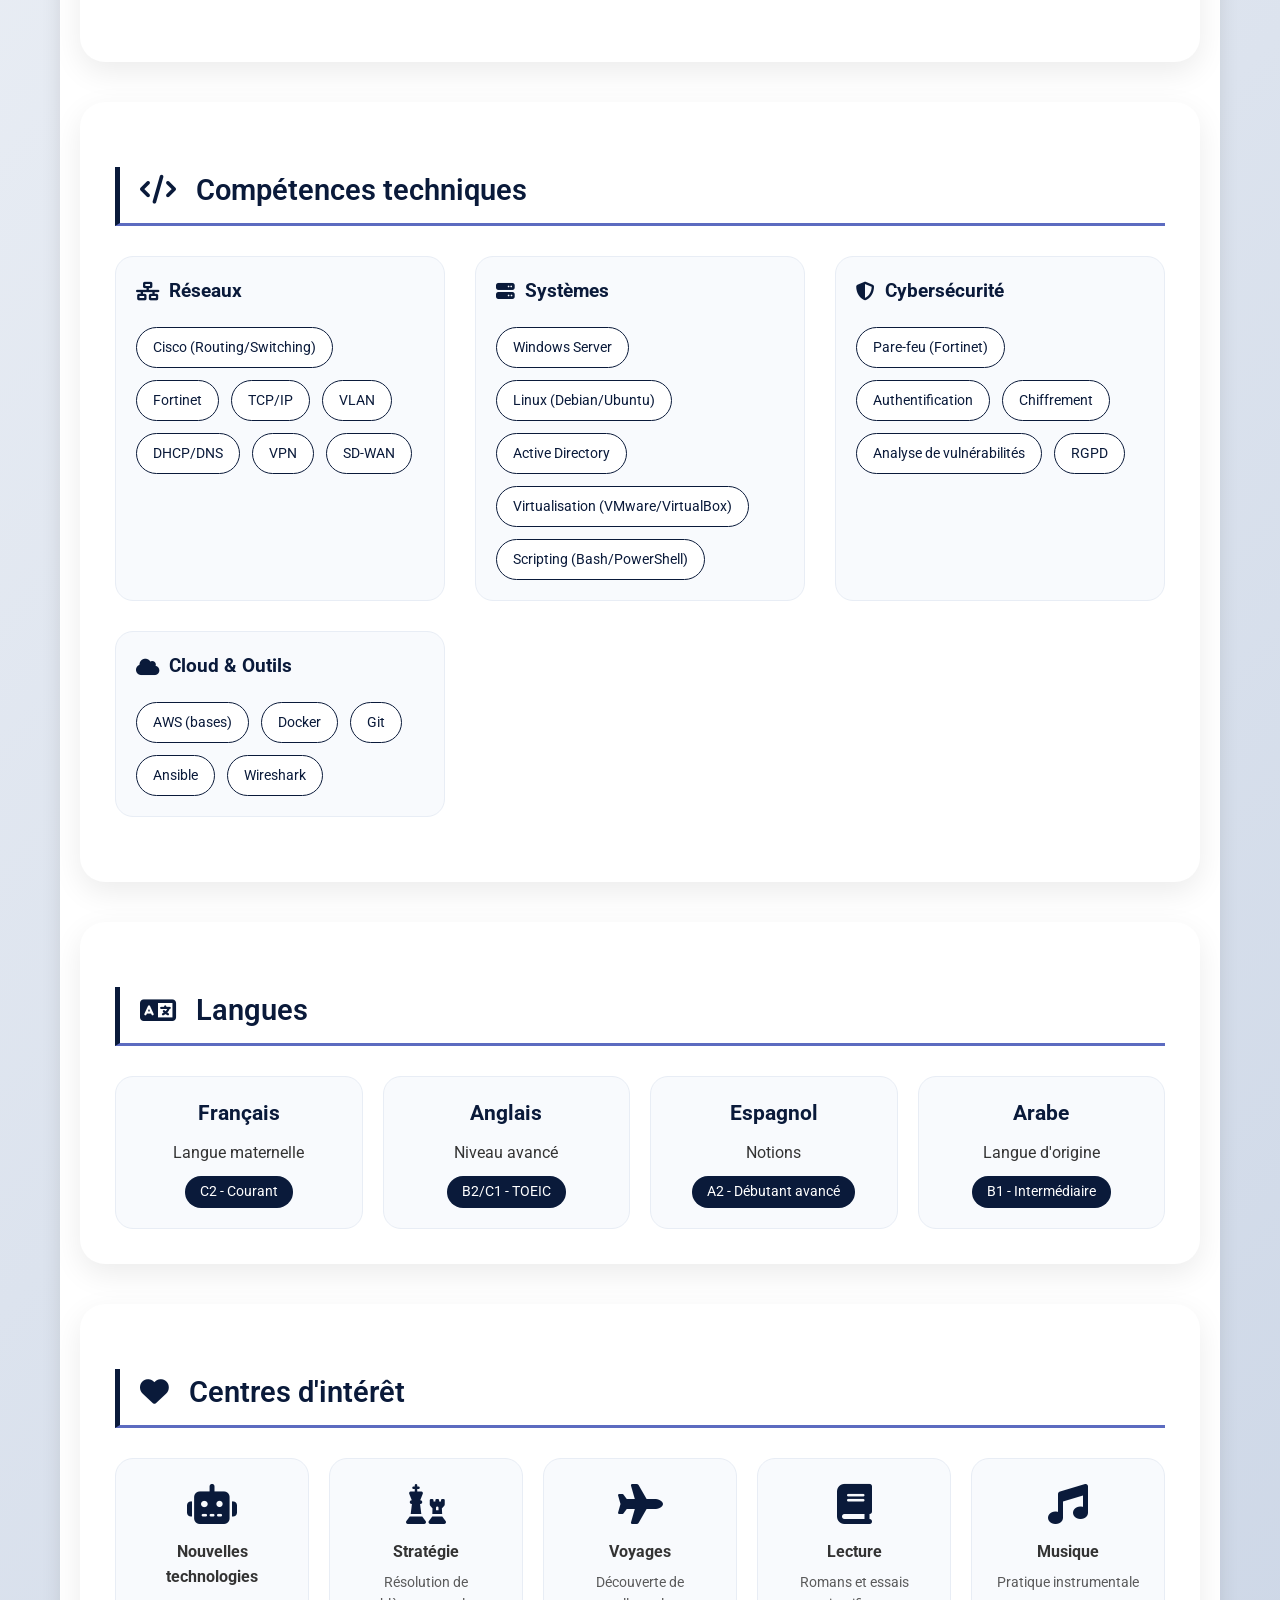
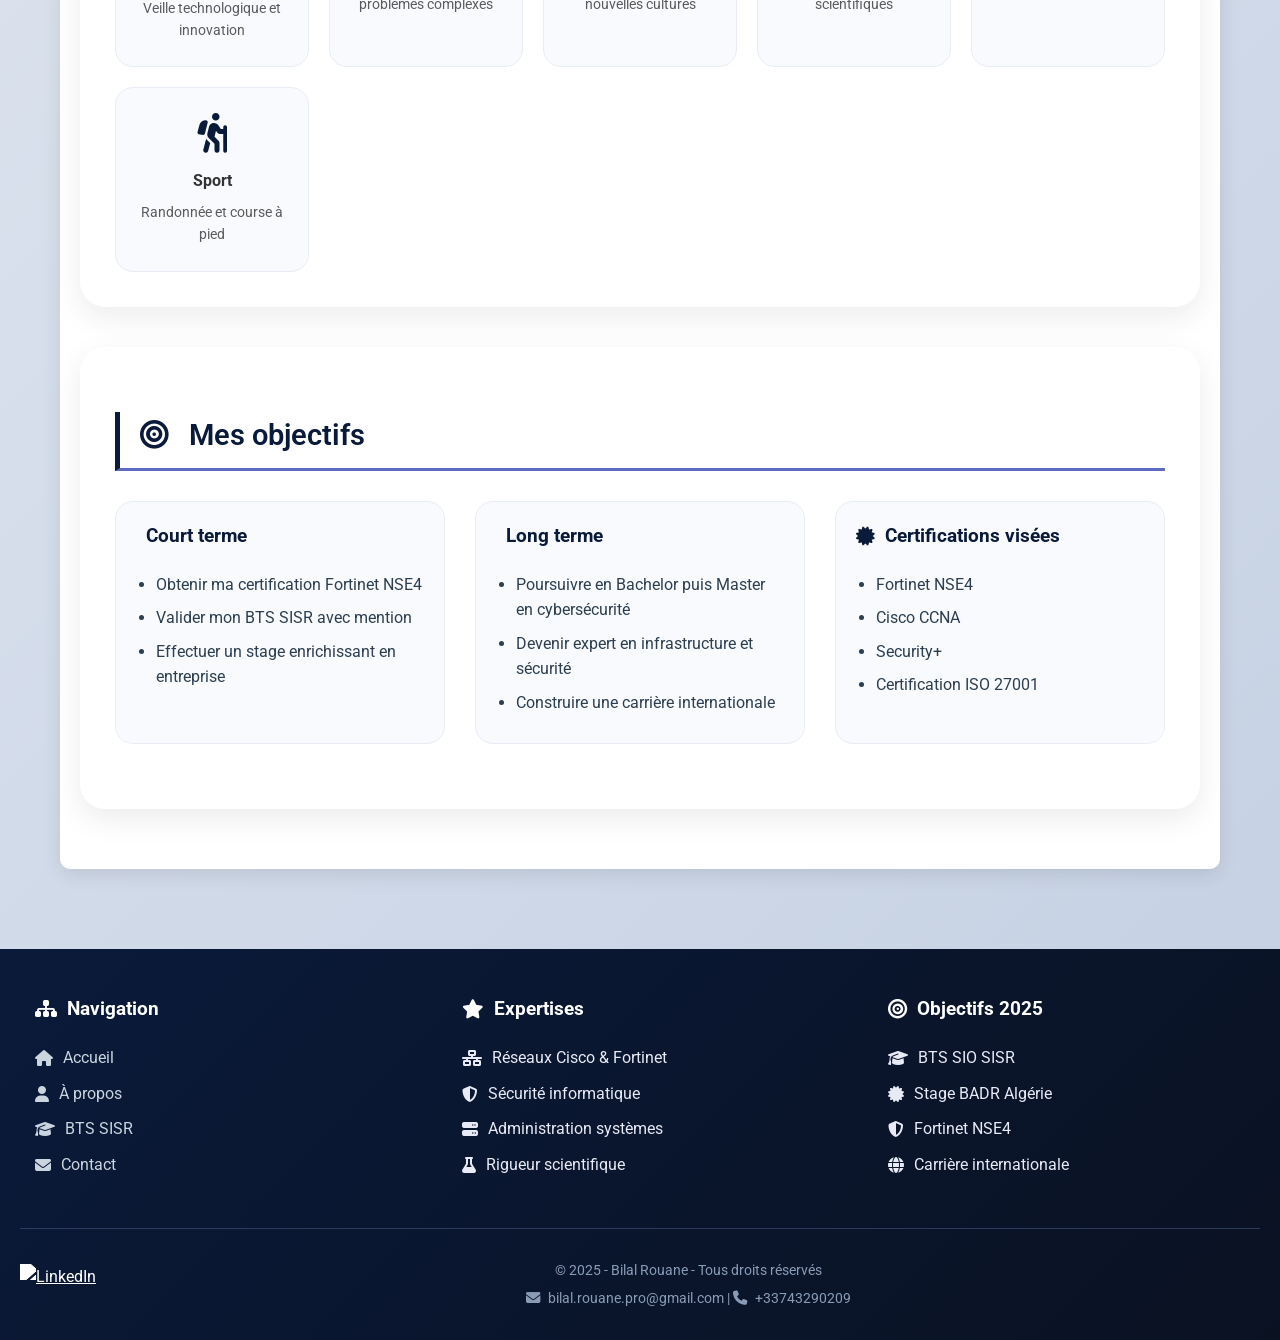
==== commit e78ce95b: "Update apropos.html Signed-off-by: ROUANE Bilal <bilalrouane458@gmail.com>" ====
--- a/apropos.html
+++ b/apropos.html
@@ -539,7 +539,7 @@
                     <div class="timeline-item">
                         <div class="timeline-date">2022 - 2024</div>
                         <div class="timeline-content">
-                            <h3>BAC STI2D (Sciences et Technologies de l'Industrie et du Développement Durable)</h3>
+                            <h3>Baccalauréat Scientifique (Algérie)</h3>
                             <p>Spécialité Systèmes d'Information et Numérique. Acquisition des bases en programmation, réseaux et électronique.</p>
                         </div>
                     </div>
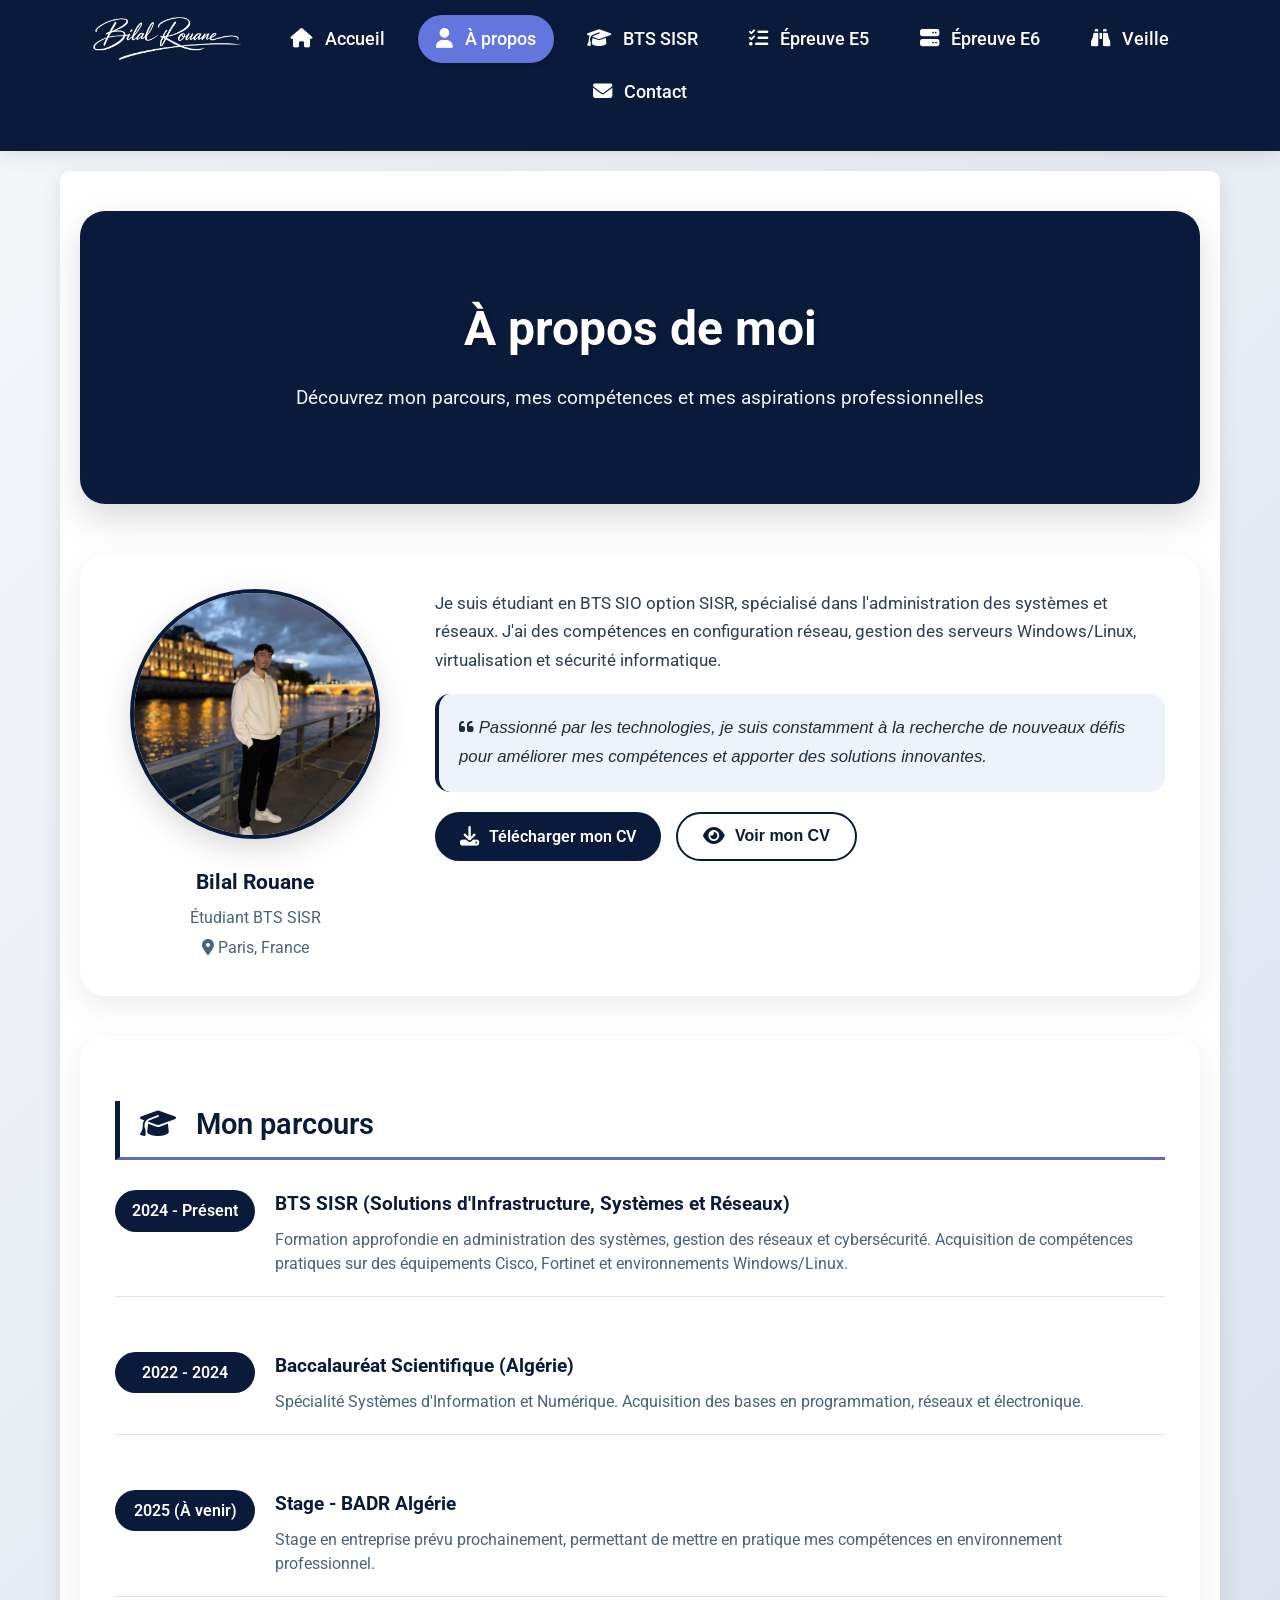
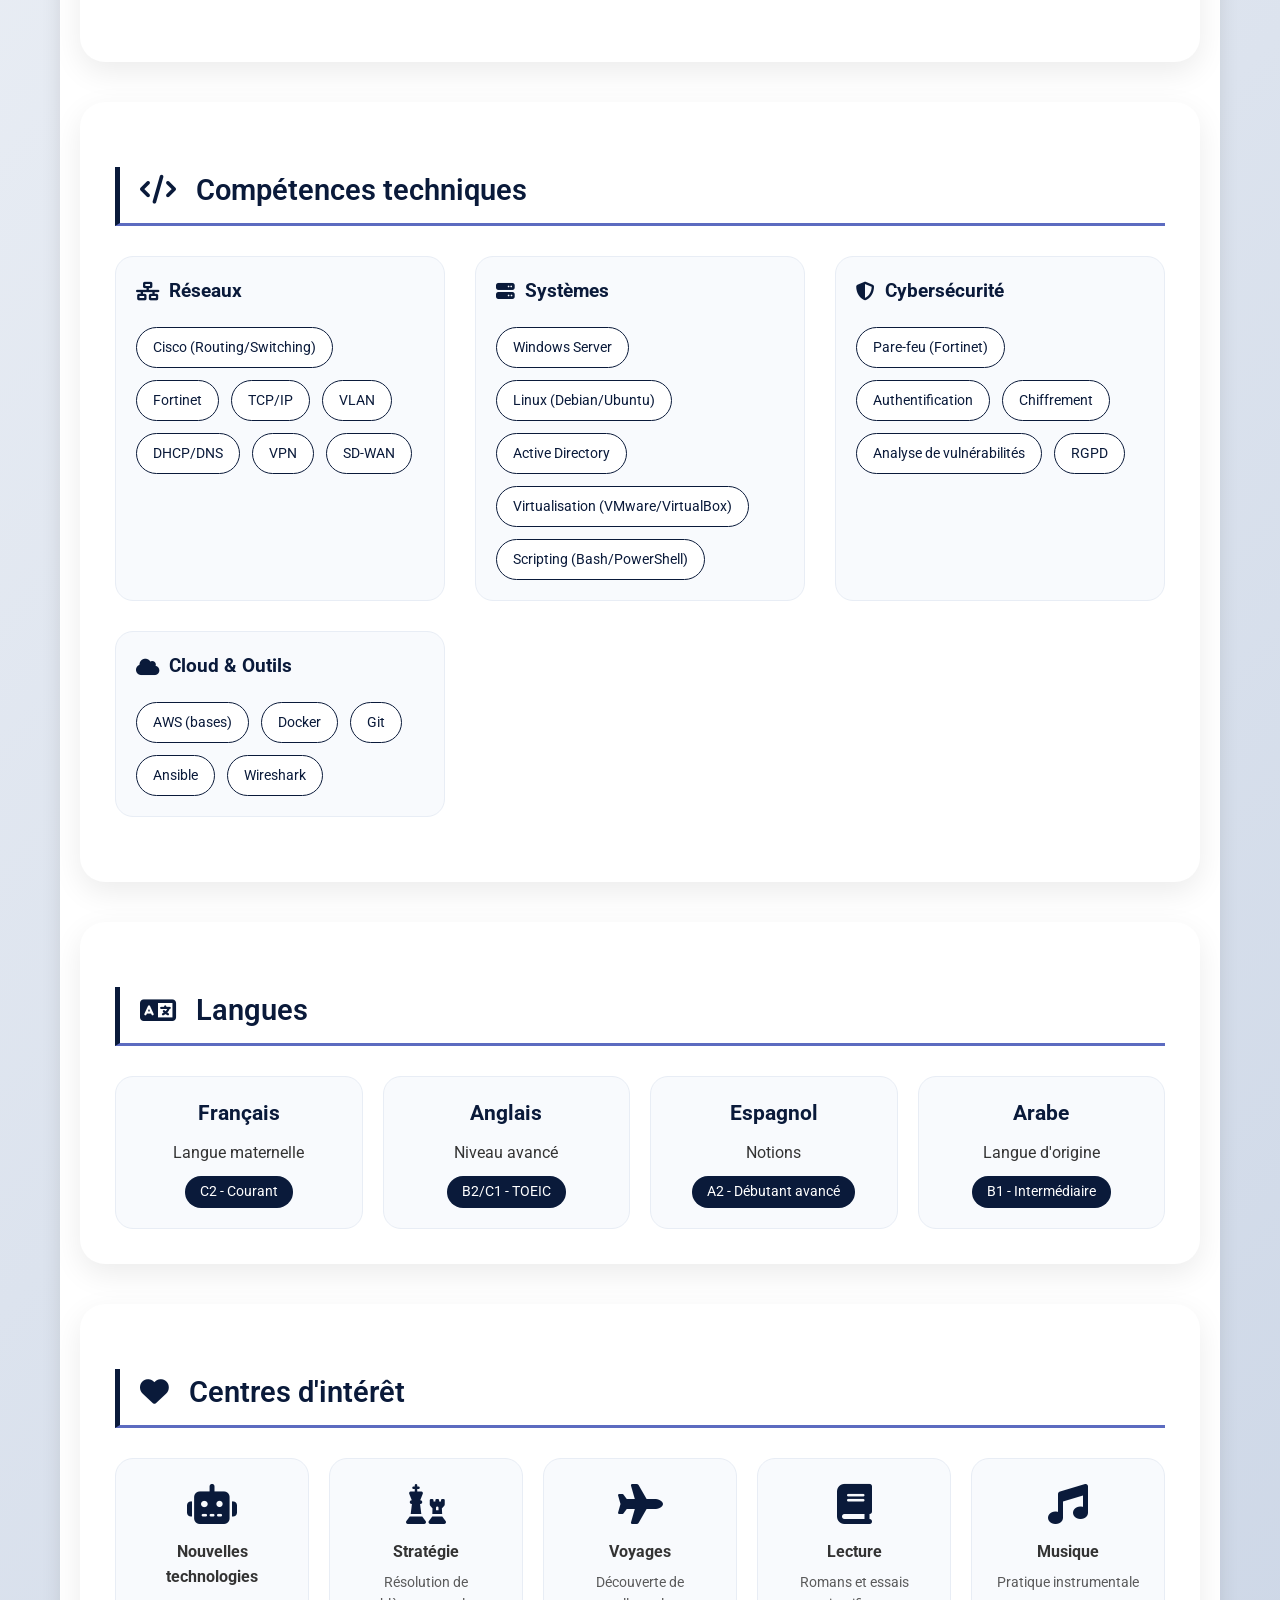
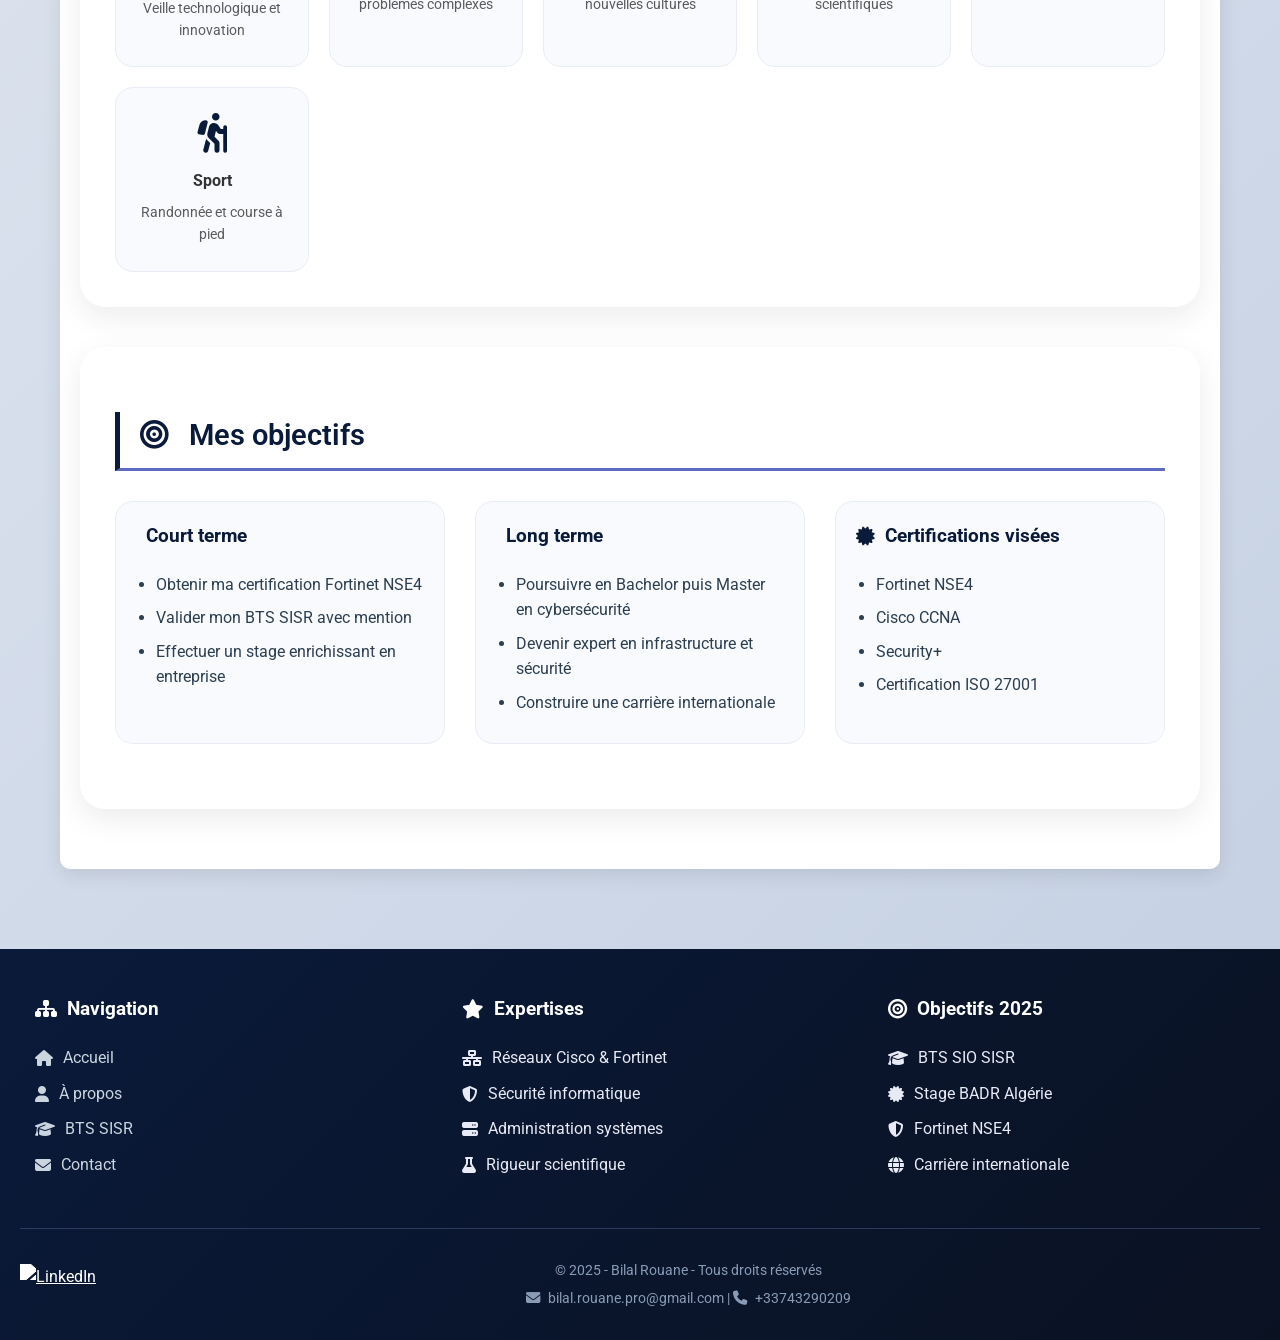
==== commit ff0ac9ca: "Update apropos.html Signed-off-by: ROUANE Bilal <bilalrouane458@gmail.com>" ====
--- a/apropos.html
+++ b/apropos.html
@@ -204,6 +204,137 @@
             color: #1e2e3e;
         }
 
+        /* STYLE POUR LE BOUTON CV */
+        .cv-buttons {
+            margin-top: 20px;
+            display: flex;
+            gap: 15px;
+            flex-wrap: wrap;
+        }
+        
+        .btn-cv {
+            display: inline-flex;
+            align-items: center;
+            gap: 10px;
+            background: #0a1a3a;
+            color: white;
+            padding: 12px 25px;
+            border-radius: 40px;
+            text-decoration: none;
+            font-weight: 600;
+            transition: all 0.3s ease;
+            border: none;
+            cursor: pointer;
+            font-size: 1rem;
+        }
+        
+        .btn-cv i {
+            font-size: 1.2rem;
+        }
+        
+        .btn-cv:hover {
+            background: #1e3a5f;
+            transform: translateY(-2px);
+            box-shadow: 0 5px 15px rgba(10,26,58,0.3);
+        }
+        
+        .btn-cv-outline {
+            background: transparent;
+            border: 2px solid #0a1a3a;
+            color: #0a1a3a;
+        }
+        
+        .btn-cv-outline:hover {
+            background: #0a1a3a;
+            color: white;
+        }
+
+        /* MODAL POUR PDF */
+        .modal {
+            display: none;
+            position: fixed;
+            z-index: 1000;
+            left: 0;
+            top: 0;
+            width: 100%;
+            height: 100%;
+            background-color: rgba(0,0,0,0.8);
+            animation: fadeIn 0.3s ease;
+        }
+        
+        @keyframes fadeIn {
+            from { opacity: 0; }
+            to { opacity: 1; }
+        }
+        
+        .modal-content {
+            position: relative;
+            background-color: white;
+            margin: 2% auto;
+            padding: 20px;
+            width: 90%;
+            height: 90%;
+            max-width: 1200px;
+            border-radius: 20px;
+            animation: slideDown 0.3s ease;
+        }
+        
+        @keyframes slideDown {
+            from {
+                transform: translateY(-50px);
+                opacity: 0;
+            }
+            to {
+                transform: translateY(0);
+                opacity: 1;
+            }
+        }
+        
+        .close-modal {
+            position: absolute;
+            right: 25px;
+            top: 15px;
+            font-size: 35px;
+            font-weight: bold;
+            color: #0a1a3a;
+            cursor: pointer;
+            transition: 0.3s;
+            z-index: 10;
+            background: white;
+            width: 40px;
+            height: 40px;
+            border-radius: 50%;
+            display: flex;
+            align-items: center;
+            justify-content: center;
+        }
+        
+        .close-modal:hover {
+            color: #ff4444;
+            transform: scale(1.1);
+        }
+        
+        .modal-iframe {
+            width: 100%;
+            height: calc(100% - 20px);
+            border: none;
+            border-radius: 10px;
+        }
+        
+        @media (max-width: 768px) {
+            .modal-content {
+                width: 95%;
+                height: 95%;
+                margin: 5% auto;
+                padding: 10px;
+            }
+            .close-modal {
+                right: 15px;
+                top: 5px;
+                font-size: 28px;
+            }
+        }
+
         /* TIMELINE */
         .parcours-timeline {
             display: flex;
@@ -367,14 +498,14 @@
             color: white;
         }
 
+        .interet-card:hover i {
+            color: white;
+        }
+
         .interet-card i {
             font-size: 2.5rem;
             margin-bottom: 15px;
             color: #0a1a3a;
-        }
-
-        .interet-card:hover i {
-            color: white;
         }
 
         .interet-card h4 {
@@ -472,6 +603,9 @@
                 display: block;
                 width: 100%;
                 text-align: center;
+            }
+            .cv-buttons {
+                justify-content: center;
             }
         }
     </style>
@@ -506,7 +640,7 @@
                 <p class="page-sous-titre">Découvrez mon parcours, mes compétences et mes aspirations professionnelles</p>
             </section>
 
-            <!-- Section Profil avec PHOTO À GAUCHE -->
+            <!-- Section Profil avec PHOTO À GAUCHE + BOUTONS CV -->
             <section id="profil" class="section-apropos">
                 <div class="profil-container">
                     <div class="photo-profil">
@@ -516,10 +650,19 @@
                         <p><i class="fas fa-map-marker-alt"></i> Paris, France</p>
                     </div>
                     <div class="bio-content">
-                        <p>Je suis étudiant en BTS SIO option SISR, spécialisé dans l’administration des systèmes et réseaux.
-J’ai des compétences en configuration réseau, gestion des serveurs Windows/Linux, virtualisation et sécurité informatique.</p>
+                        <p>Je suis étudiant en BTS SIO option SISR, spécialisé dans l'administration des systèmes et réseaux.
+J'ai des compétences en configuration réseau, gestion des serveurs Windows/Linux, virtualisation et sécurité informatique.</p>
                         <div class="bio-highlight">
                             <p><i class="fas fa-quote-left"></i> Passionné par les technologies, je suis constamment à la recherche de nouveaux défis pour améliorer mes compétences et apporter des solutions innovantes.</p>
+                        </div>
+                        <!-- BOUTONS POUR LE CV -->
+                        <div class="cv-buttons">
+                            <a href="projet/cvbilal.pdf" class="btn-cv" download="Bilal_Rouane_CV.pdf">
+                                <i class="fas fa-download"></i> Télécharger mon CV
+                            </a>
+                            <button id="viewCvBtn" class="btn-cv btn-cv-outline">
+                                <i class="fas fa-eye"></i> Voir mon CV
+                            </button>
                         </div>
                     </div>
                 </div>
@@ -675,6 +818,14 @@
             </section>
         </div>
     </main>
+
+    <!-- MODAL POUR AFFICHER LE PDF -->
+    <div id="cvModal" class="modal">
+        <div class="modal-content">
+            <span class="close-modal">&times;</span>
+            <iframe id="cvIframe" class="modal-iframe" src="projet/cvbilal.pdf" title="CV Bilal Rouane"></iframe>
+        </div>
+    </div>
 
     <footer>
         <div class="footer-contenu">
@@ -721,6 +872,7 @@
 
     <script>
         document.addEventListener('DOMContentLoaded', function() {
+            // Gestion de l'active sur les liens de navigation
             const currentPage = window.location.pathname.split('/').pop();
             const navLinks = document.querySelectorAll('.nav-link');
             navLinks.forEach(link => {
@@ -731,6 +883,43 @@
                     link.classList.remove('active');
                 }
             });
+            
+            // GESTION DU MODAL POUR LE CV
+            const modal = document.getElementById('cvModal');
+            const viewBtn = document.getElementById('viewCvBtn');
+            const closeBtn = document.querySelector('.close-modal');
+            const iframe = document.getElementById('cvIframe');
+            
+            // Ouvrir le modal
+            viewBtn.addEventListener('click', function() {
+                modal.style.display = 'block';
+                // Recharger l'iframe à chaque ouverture (optionnel)
+                iframe.src = iframe.src;
+                // Empêcher le scroll du body
+                document.body.style.overflow = 'hidden';
+            });
+            
+            // Fermer le modal avec la croix
+            closeBtn.addEventListener('click', function() {
+                modal.style.display = 'none';
+                document.body.style.overflow = 'auto';
+            });
+            
+            // Fermer le modal si on clique à l'extérieur (sur le fond)
+            window.addEventListener('click', function(event) {
+                if (event.target === modal) {
+                    modal.style.display = 'none';
+                    document.body.style.overflow = 'auto';
+                }
+            });
+            
+            // Fermer avec la touche Echap
+            document.addEventListener('keydown', function(event) {
+                if (event.key === 'Escape' && modal.style.display === 'block') {
+                    modal.style.display = 'none';
+                    document.body.style.overflow = 'auto';
+                }
+            });
         });
     </script>
 </body>
